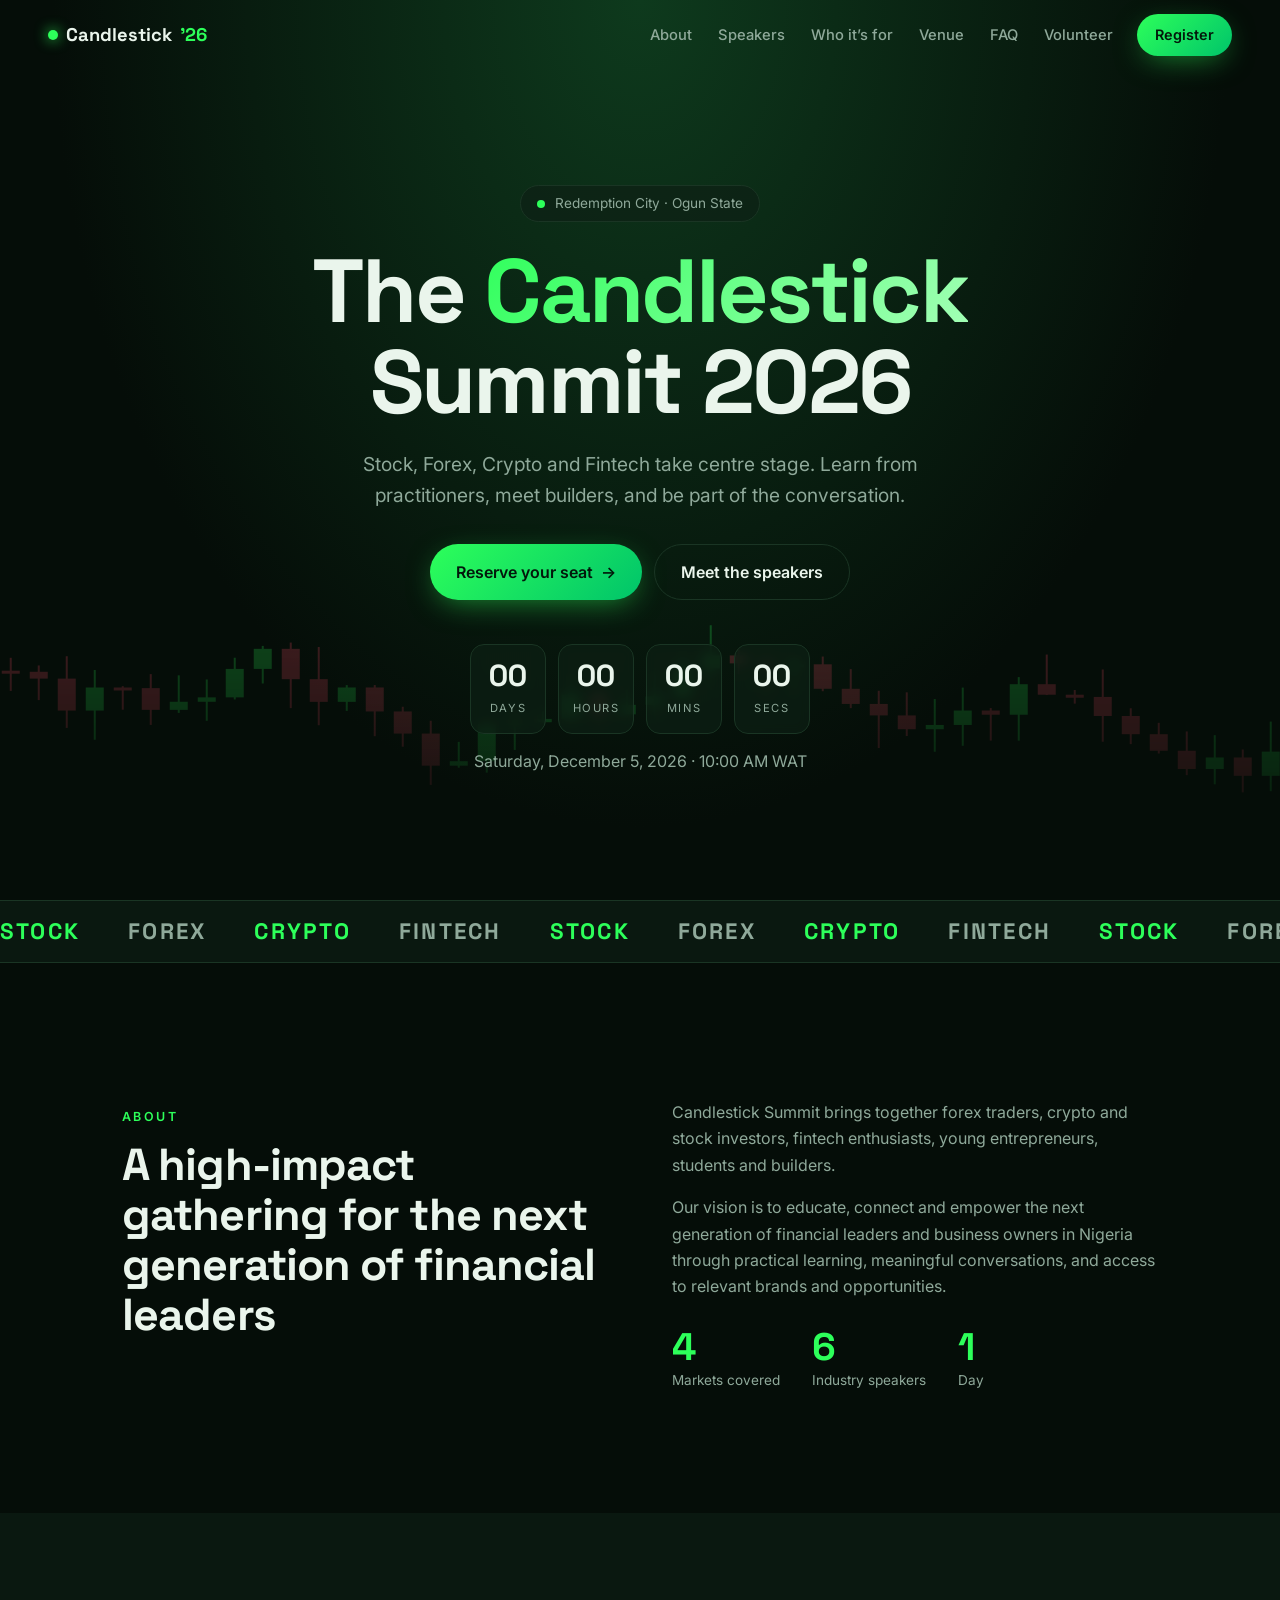
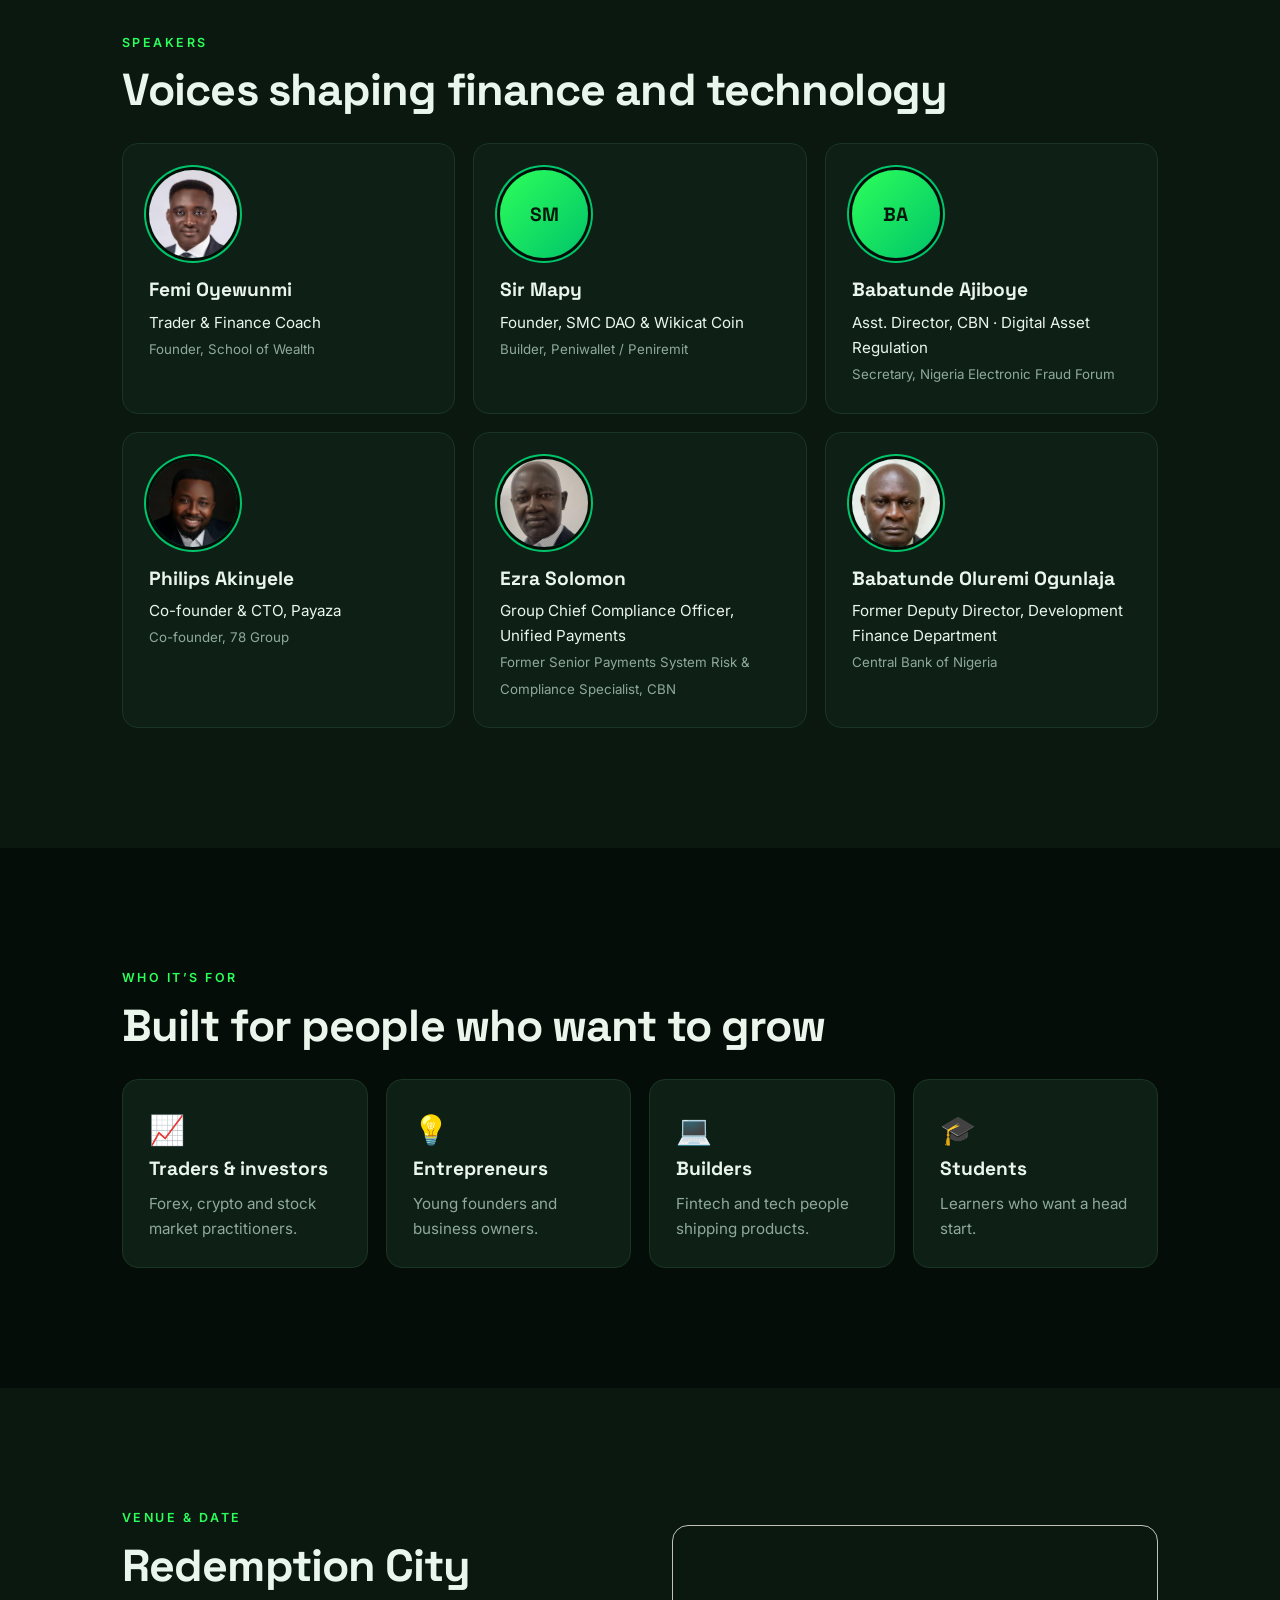
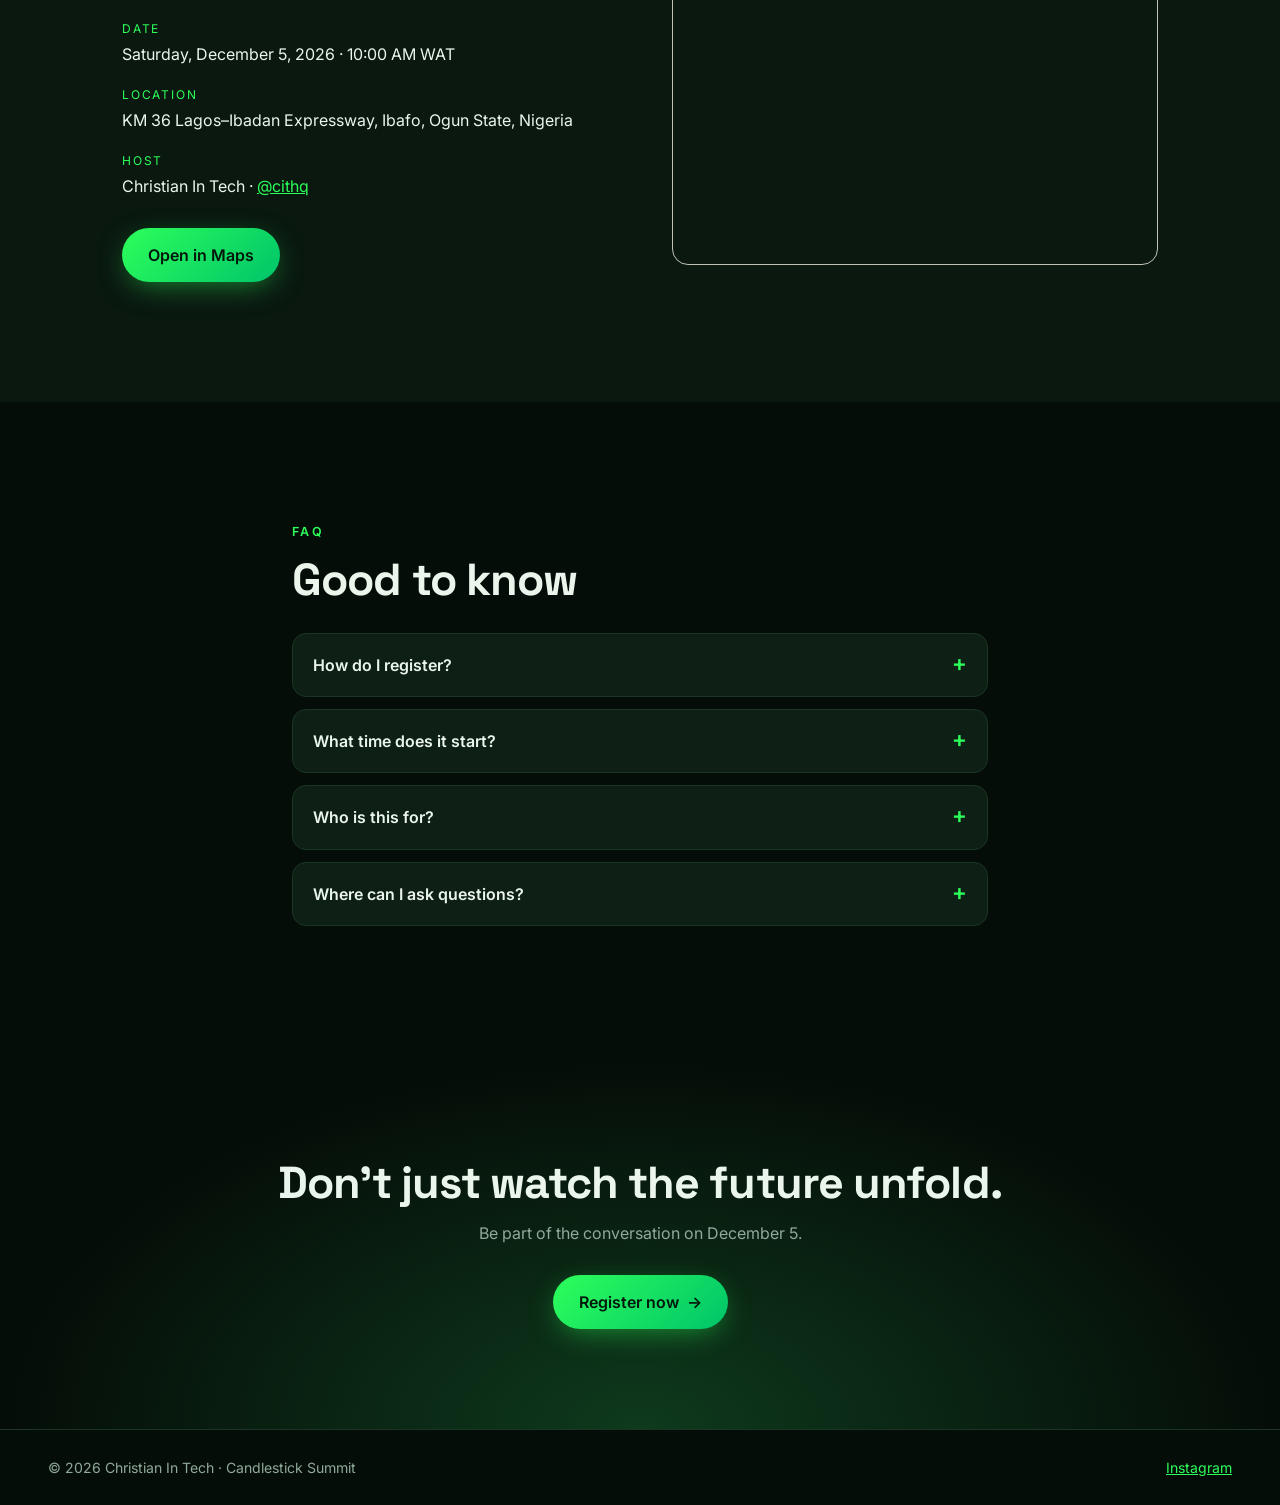
==== index.html @ 0e4d9f84 "Add speakers Ezra Solomon and Babatunde Oluremi Ogunlaja with photos Co-Authored-By: Claude Opus 5.5" ====
<!doctype html>
<html lang="en">
<head>
<meta charset="utf-8">
<meta name="viewport" content="width=device-width, initial-scale=1">
<title>Redemption City Candlestick Summit 2026</title>
<meta name="description" content="December 5, 2026 at Redemption City. Stock, Forex, Crypto and Fintech take centre stage. Hosted by Christian In Tech.">
<meta name="theme-color" content="#050d08">
<meta property="og:title" content="Redemption City Candlestick Summit 2026">
<meta property="og:description" content="Stock. Forex. Crypto. Fintech. December 5, 2026.">
<link rel="preconnect" href="https://fonts.googleapis.com">
<link rel="preconnect" href="https://fonts.gstatic.com" crossorigin>
<link href="https://fonts.googleapis.com/css2?family=Inter:wght@400;500;600&family=Space+Grotesk:wght@600;700&display=swap" rel="stylesheet">
<link rel="stylesheet" href="style.css">
</head>
<body>
<a class="skip" href="#main">Skip to content</a>

<header class="nav" id="nav">
  <a class="brand" href="#top"><span class="dot"></span>Candlestick<b>&rsquo;26</b></a>
  <nav aria-label="Primary">
    <a href="#about">About</a>
    <a href="#speakers">Speakers</a>
    <a href="#attend">Who it&rsquo;s for</a>
    <a href="#details">Venue</a>
    <a href="#faq">FAQ</a>
    <a href="/team">Volunteer</a>
  </nav>
  <a class="btn btn-sm" href="https://luma.com/ufglm4jn" target="_blank" rel="noopener">Register</a>
</header>

<main id="main">
<section class="hero" id="top">
  <canvas id="candles" aria-hidden="true"></canvas>
  <div class="hero-inner">
    <p class="pill"><span class="live"></span> Redemption City &middot; Ogun State</p>
    <h1>The <span class="grad">Candlestick</span><br>Summit 2026</h1>
    <p class="lead">Stock, Forex, Crypto and Fintech take centre stage. Learn from practitioners, meet builders, and be part of the conversation.</p>
    <div class="cta">
      <a class="btn" href="https://luma.com/ufglm4jn" target="_blank" rel="noopener">Reserve your seat <span aria-hidden="true">&rarr;</span></a>
      <a class="btn ghost" href="#speakers">Meet the speakers</a>
    </div>
    <div class="count" id="count" role="timer" aria-label="Countdown to December 5, 2026">
      <div><b id="d">--</b><span>Days</span></div>
      <div><b id="h">--</b><span>Hours</span></div>
      <div><b id="m">--</b><span>Mins</span></div>
      <div><b id="s">--</b><span>Secs</span></div>
    </div>
    <p class="date">Saturday, December 5, 2026 &middot; 10:00 AM WAT</p>
  </div>
</section>

<div class="marquee" aria-hidden="true"><div><span>Stock</span><span>Forex</span><span>Crypto</span><span>Fintech</span><span>Stock</span><span>Forex</span><span>Crypto</span><span>Fintech</span><span>Stock</span><span>Forex</span><span>Crypto</span><span>Fintech</span></div></div>

<section class="sec" id="about">
  <div class="wrap two">
    <div class="reveal">
      <p class="kicker">About</p>
      <h2>A high-impact gathering for the next generation of financial leaders</h2>
    </div>
    <div class="reveal">
      <p>Candlestick Summit brings together forex traders, crypto and stock investors, fintech enthusiasts, young entrepreneurs, students and builders.</p>
      <p>Our vision is to educate, connect and empower the next generation of financial leaders and business owners in Nigeria through practical learning, meaningful conversations, and access to relevant brands and opportunities.</p>
      <ul class="stats">
        <li><b>4</b><span>Markets covered</span></li>
        <li><b>6</b><span>Industry speakers</span></li>
        <li><b>1</b><span>Day</span></li>
      </ul>
    </div>
  </div>
</section>

<section class="sec alt" id="speakers">
  <div class="wrap">
    <p class="kicker reveal">Speakers</p>
    <h2 class="reveal">Voices shaping finance and technology</h2>
    <div class="grid">
      <article class="card reveal"><img class="av" src="/images/speakers/femi-oyewunmi.jpg" alt="Femi Oyewunmi" width="88" height="88" loading="lazy"><h3>Femi Oyewunmi</h3><p>Trader &amp; Finance Coach</p><small>Founder, School of Wealth</small></article>
      <article class="card reveal"><div class="av">SM</div><h3>Sir Mapy</h3><p>Founder, SMC DAO &amp; Wikicat Coin</p><small>Builder, Peniwallet / Peniremit</small></article>
      <article class="card reveal"><div class="av">BA</div><h3>Babatunde Ajiboye</h3><p>Asst. Director, CBN &middot; Digital Asset Regulation</p><small>Secretary, Nigeria Electronic Fraud Forum</small></article>
      <article class="card reveal"><img class="av" src="/images/speakers/philips-akinyele.jpg" alt="Philips Akinyele" width="88" height="88" loading="lazy"><h3>Philips Akinyele</h3><p>Co-founder &amp; CTO, Payaza</p><small>Co-founder, 78 Group</small></article>
      <article class="card reveal"><img class="av" src="/images/speakers/ezra-solomon.jpg" alt="Ezra Solomon" width="88" height="88" loading="lazy"><h3>Ezra Solomon</h3><p>Group Chief Compliance Officer, Unified Payments</p><small>Former Senior Payments System Risk &amp; Compliance Specialist, CBN</small></article>
      <article class="card reveal"><img class="av" src="/images/speakers/babatunde-ogunlaja.jpg" alt="Babatunde Oluremi Ogunlaja" width="88" height="88" loading="lazy"><h3>Babatunde Oluremi Ogunlaja</h3><p>Former Deputy Director, Development Finance Department</p><small>Central Bank of Nigeria</small></article>
    </div>
  </div>
</section>

<section class="sec" id="attend">
  <div class="wrap">
    <p class="kicker reveal">Who it&rsquo;s for</p>
    <h2 class="reveal">Built for people who want to grow</h2>
    <div class="grid four">
      <div class="tile reveal"><span>&#128200;</span><h3>Traders &amp; investors</h3><p>Forex, crypto and stock market practitioners.</p></div>
      <div class="tile reveal"><span>&#128161;</span><h3>Entrepreneurs</h3><p>Young founders and business owners.</p></div>
      <div class="tile reveal"><span>&#128187;</span><h3>Builders</h3><p>Fintech and tech people shipping products.</p></div>
      <div class="tile reveal"><span>&#127891;</span><h3>Students</h3><p>Learners who want a head start.</p></div>
    </div>
  </div>
</section>

<section class="sec alt" id="details">
  <div class="wrap two">
    <div class="reveal">
      <p class="kicker">Venue &amp; date</p>
      <h2>Redemption City</h2>
      <dl>
        <dt>Date</dt><dd>Saturday, December 5, 2026 &middot; 10:00 AM WAT</dd>
        <dt>Location</dt><dd>KM 36 Lagos&ndash;Ibadan Expressway, Ibafo, Ogun State, Nigeria</dd>
        <dt>Host</dt><dd>Christian In Tech &middot; <a href="https://www.instagram.com/cithq" target="_blank" rel="noopener">@cithq</a></dd>
      </dl>
      <a class="btn" href="https://www.google.com/maps?q=6.738158,3.419053" target="_blank" rel="noopener">Open in Maps</a>
    </div>
    <iframe class="map reveal" title="Map of Redemption City" loading="lazy" src="https://maps.google.com/maps?q=6.738158,3.419053&z=14&output=embed"></iframe>
  </div>
</section>

<section class="sec" id="faq">
  <div class="wrap narrow">
    <p class="kicker reveal">FAQ</p>
    <h2 class="reveal">Good to know</h2>
    <details class="reveal"><summary>How do I register?</summary><p>Tap any Register button and complete the form on Luma. You&rsquo;ll get confirmation by email.</p></details>
    <details class="reveal"><summary>What time does it start?</summary><p>The summit starts at 10:00 AM (West Africa Time) on Saturday, December 5, 2026.</p></details>
    <details class="reveal"><summary>Who is this for?</summary><p>Anyone curious about forex, crypto, stocks and fintech, from students to seasoned traders and founders.</p></details>
    <details class="reveal"><summary>Where can I ask questions?</summary><p>Message Christian In Tech on Instagram at @cithq.</p></details>
  </div>
</section>

<section class="final">
  <div class="wrap reveal">
    <h2>Don&rsquo;t just watch the future unfold.</h2>
    <p>Be part of the conversation on December 5.</p>
    <a class="btn" href="https://luma.com/ufglm4jn" target="_blank" rel="noopener">Register now <span aria-hidden="true">&rarr;</span></a>
  </div>
</section>
</main>

<footer>
  <span>&copy; 2026 Christian In Tech &middot; Candlestick Summit</span>
  <a href="https://www.instagram.com/cithq" target="_blank" rel="noopener">Instagram</a>
</footer>

<a class="sticky" href="https://luma.com/ufglm4jn" target="_blank" rel="noopener">Register &rarr;</a>
<script src="script.js"></script>
</body>
</html>
---- style.css ----
:root{--bg:#050d08;--bg2:#0a1810;--card:#0e2015;--line:#1a3524;--fg:#eaf5ec;--mut:#8fa99a;--g:#2dff5a;--g2:#00c46a;--r:16px}
*{box-sizing:border-box}
html{scroll-behavior:smooth;scroll-padding-top:72px}
body{margin:0;background:var(--bg);color:var(--fg);font:16px/1.65 Inter,system-ui,sans-serif;-webkit-font-smoothing:antialiased}
a{color:var(--g)}
h1,h2,h3,.brand,.count b,.stats b{font-family:'Space Grotesk',Inter,sans-serif}
.skip{position:absolute;left:-999px}.skip:focus{left:12px;top:12px;background:var(--g);color:#031;padding:8px 12px;border-radius:8px;z-index:99}
:focus-visible{outline:2px solid var(--g);outline-offset:3px}

.nav{position:fixed;inset:0 0 auto;z-index:50;display:flex;align-items:center;gap:24px;padding:14px clamp(16px,4vw,48px);transition:.3s}
.nav.solid{background:rgba(5,13,8,.8);backdrop-filter:blur(14px);border-bottom:1px solid var(--line)}
.brand{font-weight:700;font-size:1.15rem;color:var(--fg);text-decoration:none;display:flex;align-items:center;gap:8px}
.brand b{color:var(--g)}.dot{width:10px;height:10px;border-radius:50%;background:var(--g);box-shadow:0 0 14px var(--g)}
.nav nav{margin-left:auto;display:flex;gap:26px}
.nav nav a{color:var(--mut);text-decoration:none;font-size:.92rem;font-weight:500}.nav nav a:hover{color:var(--fg)}

.btn{display:inline-flex;align-items:center;gap:8px;background:linear-gradient(135deg,var(--g),var(--g2));color:#03180b;font-weight:600;padding:14px 26px;border-radius:999px;text-decoration:none;box-shadow:0 8px 30px -8px rgba(45,255,90,.55);transition:transform .2s,box-shadow .2s}
.btn:hover{transform:translateY(-2px);box-shadow:0 12px 36px -6px rgba(45,255,90,.7)}
.btn-sm{padding:9px 18px;font-size:.9rem}
.btn.ghost{background:transparent;color:var(--fg);border:1px solid var(--line);box-shadow:none}.btn.ghost:hover{border-color:var(--g)}

.hero{position:relative;min-height:100svh;display:grid;place-items:center;text-align:center;padding:120px 20px 60px;overflow:hidden;background:radial-gradient(ellipse at 50% 0,#0e3a1d 0,var(--bg) 65%)}
#candles{position:absolute;inset:0;width:100%;height:100%;opacity:.45;mask-image:linear-gradient(#000 40%,transparent)}
.hero-inner{position:relative;max-width:820px}
.pill{display:inline-flex;align-items:center;gap:10px;border:1px solid var(--line);background:rgba(14,32,21,.7);padding:6px 16px;border-radius:999px;font-size:.85rem;color:var(--mut);margin:0 0 24px}
.live{width:8px;height:8px;border-radius:50%;background:var(--g);animation:pulse 1.8s infinite}
@keyframes pulse{50%{box-shadow:0 0 0 8px rgba(45,255,90,0);opacity:.6}0%{box-shadow:0 0 0 0 rgba(45,255,90,.6)}}
h1{font-size:clamp(2.6rem,8vw,5.6rem);line-height:1.02;margin:0 0 20px;letter-spacing:-.03em}
.grad{background:linear-gradient(135deg,var(--g),#a6ffb8);-webkit-background-clip:text;background-clip:text;color:transparent}
.lead{font-size:clamp(1rem,2.2vw,1.2rem);color:var(--mut);max-width:620px;margin:0 auto 32px}
.cta{display:flex;gap:12px;justify-content:center;flex-wrap:wrap}
.count{display:flex;gap:12px;justify-content:center;margin:44px 0 14px}
.count div{min-width:76px;padding:14px 8px;border:1px solid var(--line);border-radius:14px;background:rgba(14,32,21,.7);backdrop-filter:blur(6px)}
.count b{display:block;font-size:1.9rem;line-height:1.1;font-variant-numeric:tabular-nums}
.count span{font-size:.7rem;text-transform:uppercase;letter-spacing:.14em;color:var(--mut)}
.date{color:var(--mut);margin:0}

.marquee{overflow:hidden;border-block:1px solid var(--line);background:var(--bg2);padding:16px 0}
.marquee div{display:flex;gap:48px;width:max-content;animation:slide 28s linear infinite}
.marquee span{font:700 1.4rem 'Space Grotesk';text-transform:uppercase;letter-spacing:.1em;color:var(--mut)}
.marquee span:nth-child(odd){color:var(--g)}
@keyframes slide{to{transform:translateX(-33.33%)}}

.sec{padding:clamp(64px,10vw,120px) 0}.alt{background:var(--bg2)}
.wrap{max-width:1100px;margin:0 auto;padding:0 clamp(16px,4vw,32px)}.narrow{max-width:760px}
.two{display:grid;grid-template-columns:1fr 1fr;gap:clamp(24px,5vw,64px);align-items:center}
.kicker{color:var(--g);text-transform:uppercase;letter-spacing:.2em;font-size:.78rem;font-weight:600;margin:0 0 12px}
h2{font-size:clamp(1.8rem,4vw,2.8rem);line-height:1.12;margin:0 0 28px;letter-spacing:-.02em}
p{color:var(--mut)}
.stats{display:flex;gap:32px;list-style:none;padding:0;margin:28px 0 0}
.stats b{display:block;font-size:2.4rem;color:var(--g);line-height:1}.stats span{font-size:.85rem;color:var(--mut)}

.grid{display:grid;grid-template-columns:repeat(auto-fill,minmax(300px,1fr));gap:18px;margin-top:8px}
.grid.four{grid-template-columns:repeat(auto-fit,minmax(220px,1fr))}
.card,.tile{background:var(--card);border:1px solid var(--line);border-radius:var(--r);padding:26px;transition:transform .25s,border-color .25s}
.card:hover,.tile:hover{transform:translateY(-4px);border-color:var(--g2)}
.av{width:88px;height:88px;box-shadow:0 0 0 3px var(--bg),0 0 0 5px var(--g2);border-radius:50%;object-fit:cover;display:grid;place-items:center;font:700 1.2rem 'Space Grotesk';color:#03180b;background:linear-gradient(135deg,var(--g),var(--g2));margin-bottom:16px}
.card h3,.tile h3{margin:0 0 4px;font-size:1.2rem}.card p{margin:0;color:var(--fg);font-size:.95rem}.card small{color:var(--mut)}
.tba{border-style:dashed;background:transparent}.tba .av{background:transparent;border:2px dashed var(--g2);color:var(--g)}
.tile span{font-size:1.8rem}.tile p{margin:6px 0 0;font-size:.95rem}

dl{margin:0 0 28px}dt{font-size:.75rem;text-transform:uppercase;letter-spacing:.15em;color:var(--g);margin-top:18px}dd{margin:2px 0 0}dd small{color:var(--mut)}
.map{width:100%;height:340px;border:1px solid var(--line);border-radius:var(--r);filter:invert(.9) hue-rotate(120deg) saturate(.6)}

details{border:1px solid var(--line);border-radius:14px;padding:4px 20px;margin-bottom:12px;background:var(--card)}
summary{cursor:pointer;font-weight:600;padding:14px 0;list-style:none;display:flex;justify-content:space-between}
summary::after{content:'+';color:var(--g);font-size:1.4rem;line-height:1}details[open] summary::after{content:'\2212'}
details p{margin:0 0 16px}

.final{text-align:center;padding:100px 0;background:radial-gradient(ellipse at 50% 100%,#0e3a1d,var(--bg) 70%)}
.final h2{margin-bottom:12px}.final p{margin:0 0 28px}
footer{display:flex;justify-content:space-between;gap:12px;flex-wrap:wrap;padding:26px clamp(16px,4vw,48px);border-top:1px solid var(--line);color:var(--mut);font-size:.88rem}
.sticky{display:none}

.reveal{opacity:0;transform:translateY(24px);transition:opacity .7s,transform .7s}.reveal.in{opacity:1;transform:none}
.no-js .reveal{opacity:1;transform:none}

@media(max-width:820px){
  .nav nav{display:none}.nav .btn{margin-left:auto}
  .two{grid-template-columns:1fr}
  .count div{min-width:64px}.count b{font-size:1.5rem}
  .sticky{display:block;position:fixed;left:16px;right:16px;bottom:16px;z-index:60;text-align:center;background:linear-gradient(135deg,var(--g),var(--g2));color:#03180b;font-weight:600;padding:14px;border-radius:999px;text-decoration:none;box-shadow:0 10px 30px rgba(0,0,0,.5)}
  footer{padding-bottom:84px}
}
@media(prefers-reduced-motion:reduce){*{animation:none!important;transition:none!important}html{scroll-behavior:auto}.reveal{opacity:1;transform:none}}
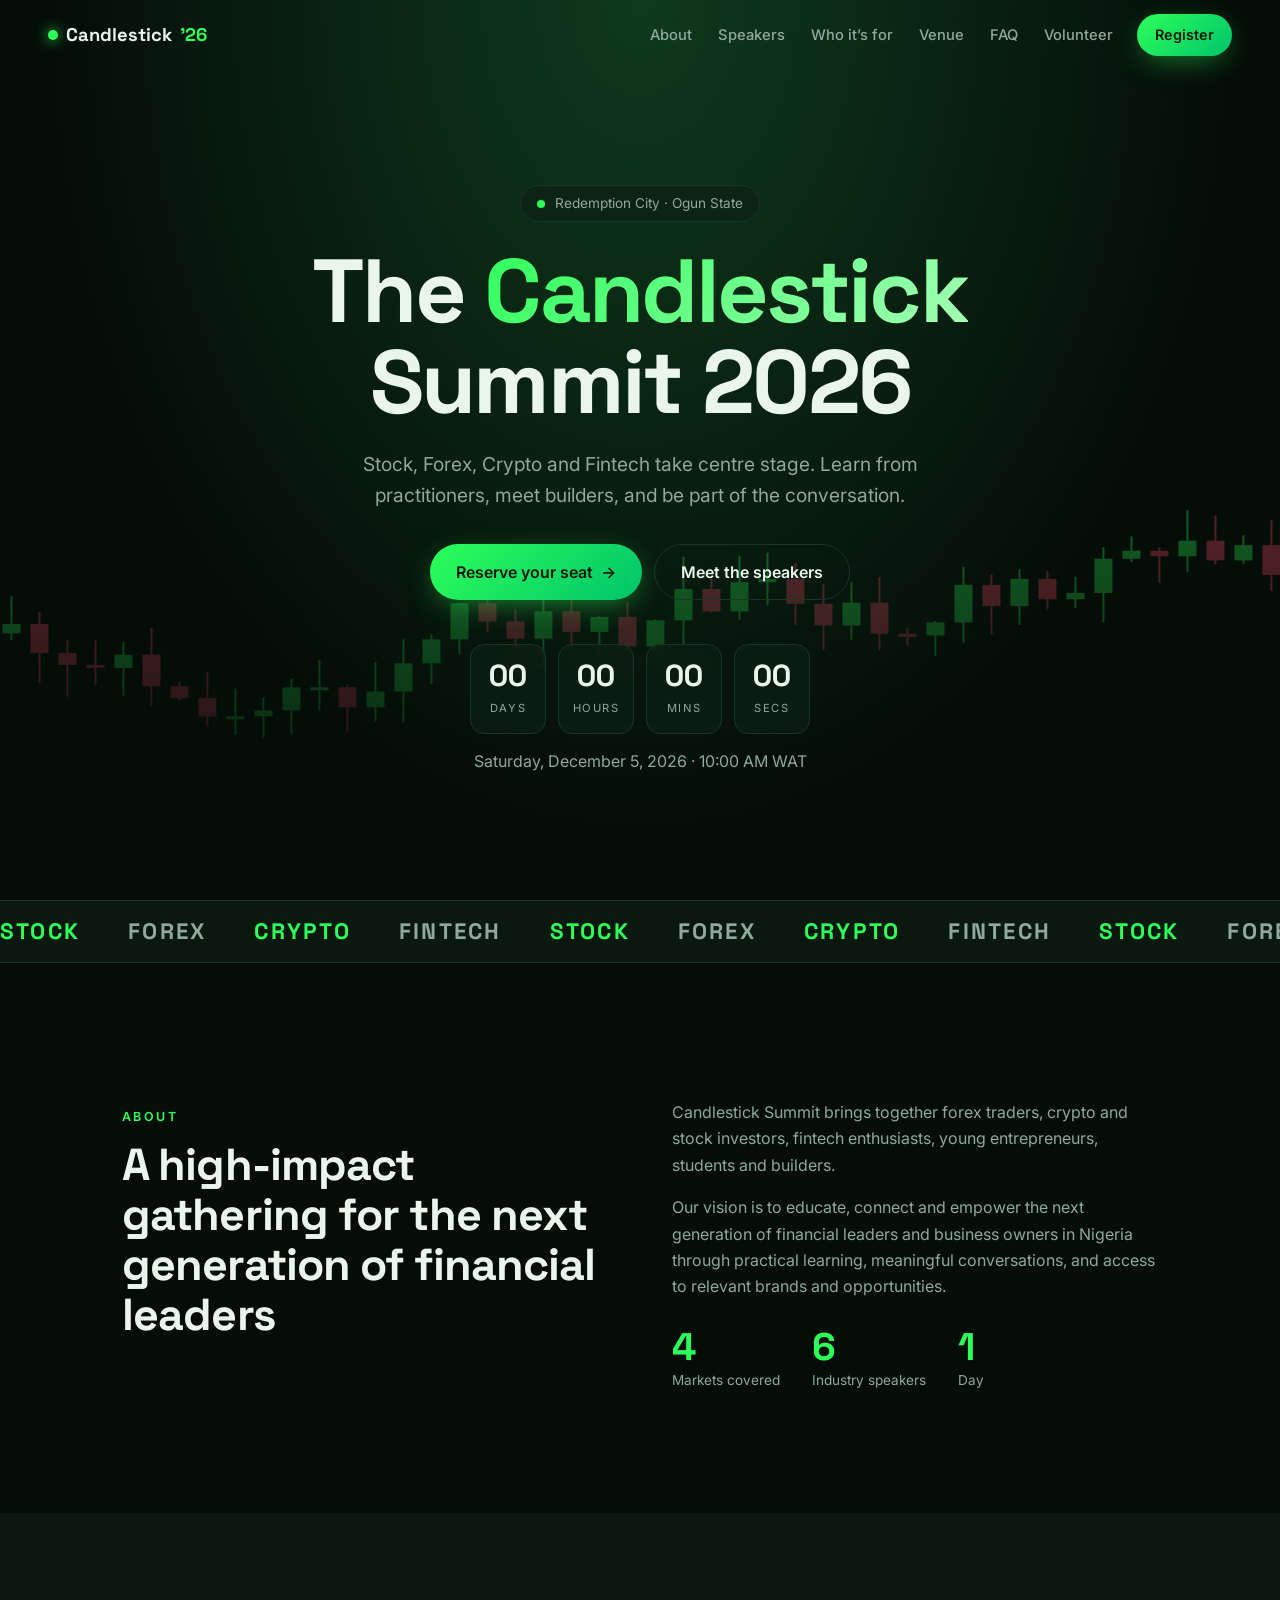
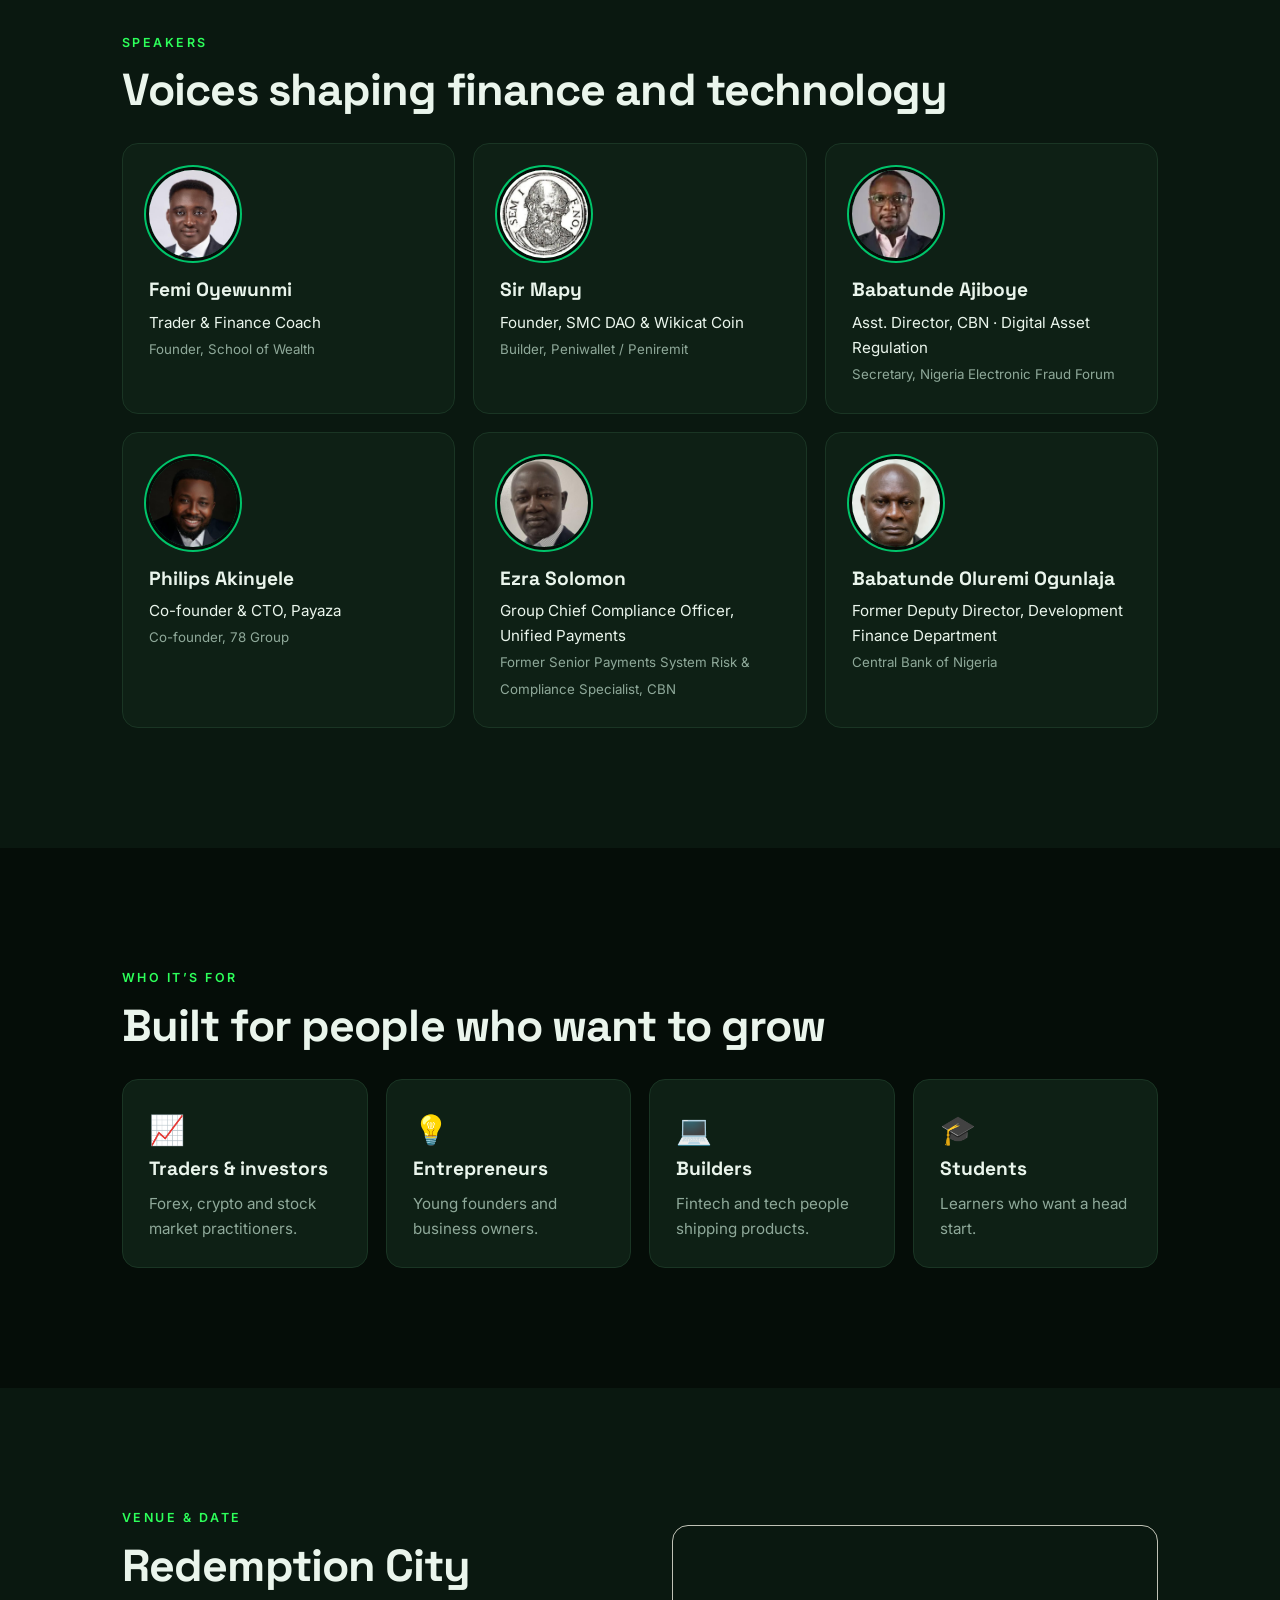
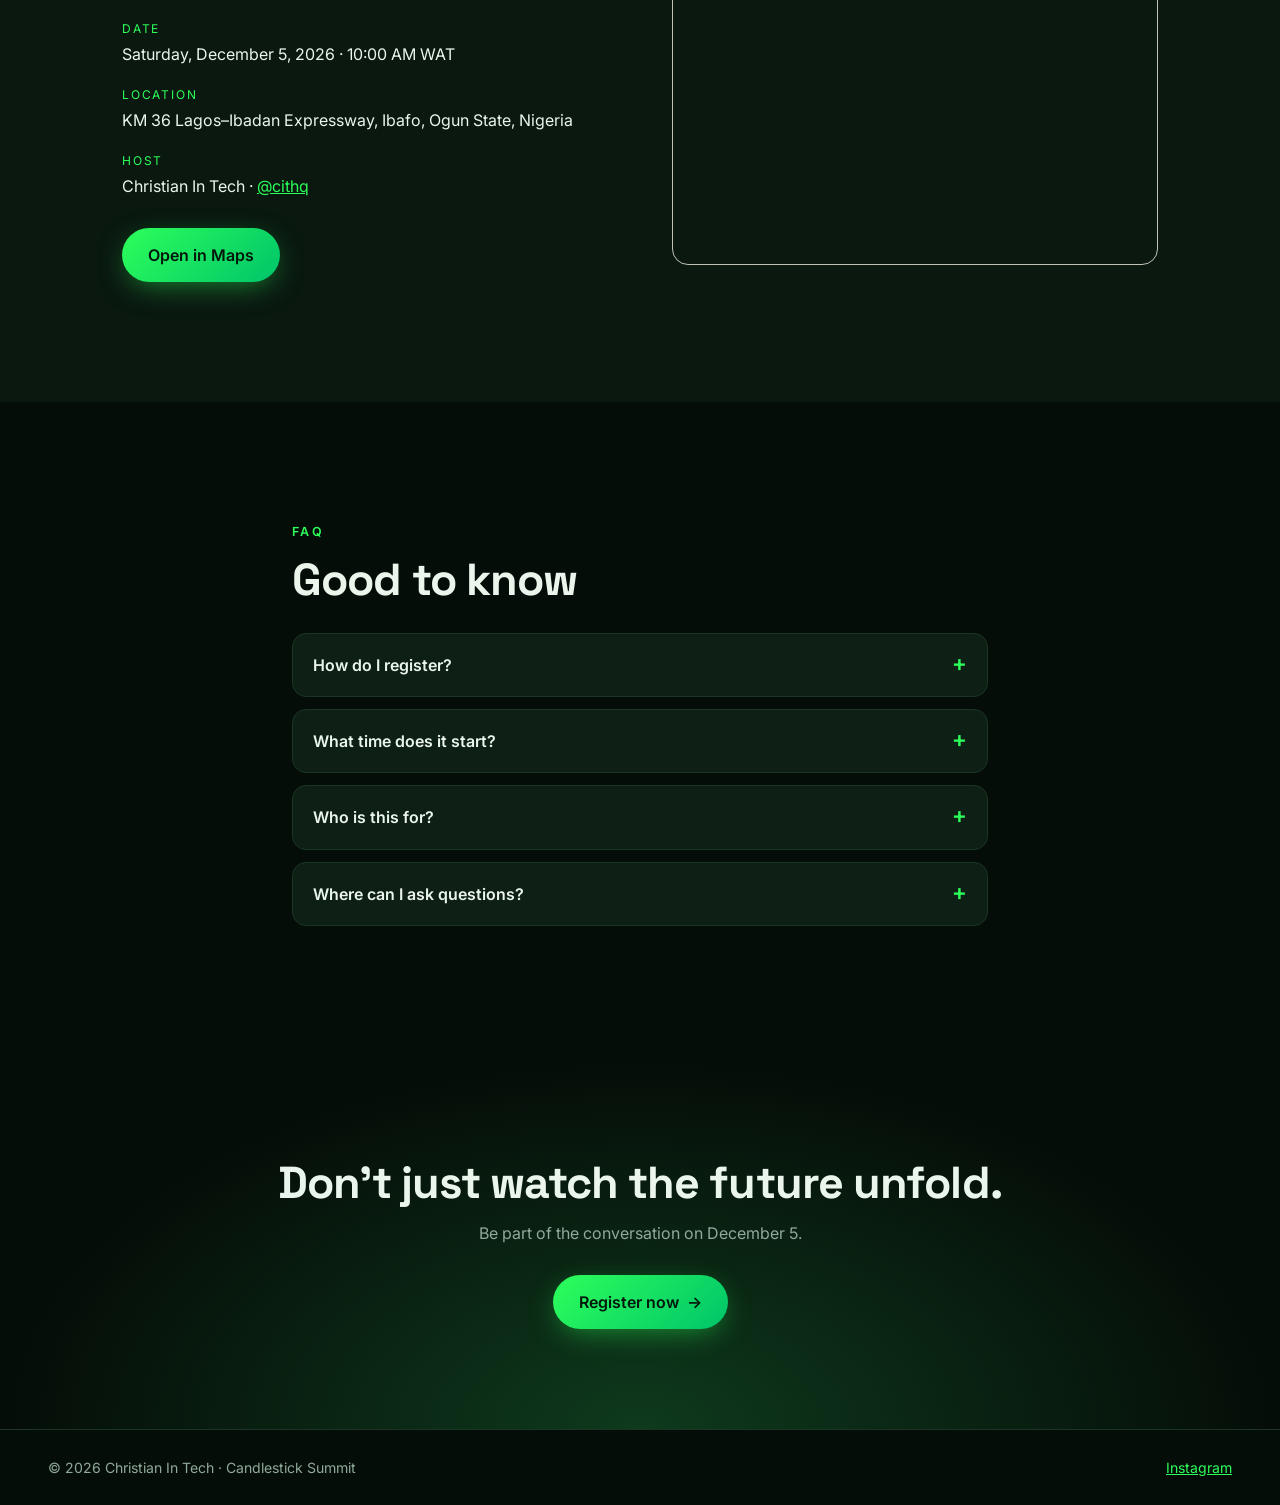
==== commit 8e0a227d: "Add photos for Sir Mapy and Babatunde Ajiboye Co-Authored-By: Claude Opus 5.5 <noreply@anthropic.com" ====
--- a/index.html
+++ b/index.html
@@ -76,8 +76,8 @@
     <h2 class="reveal">Voices shaping finance and technology</h2>
     <div class="grid">
       <article class="card reveal"><img class="av" src="/images/speakers/femi-oyewunmi.jpg" alt="Femi Oyewunmi" width="88" height="88" loading="lazy"><h3>Femi Oyewunmi</h3><p>Trader &amp; Finance Coach</p><small>Founder, School of Wealth</small></article>
-      <article class="card reveal"><div class="av">SM</div><h3>Sir Mapy</h3><p>Founder, SMC DAO &amp; Wikicat Coin</p><small>Builder, Peniwallet / Peniremit</small></article>
-      <article class="card reveal"><div class="av">BA</div><h3>Babatunde Ajiboye</h3><p>Asst. Director, CBN &middot; Digital Asset Regulation</p><small>Secretary, Nigeria Electronic Fraud Forum</small></article>
+      <article class="card reveal"><img class="av" src="/images/speakers/sir-mapy.jpg" alt="Sir Mapy" width="88" height="88" loading="lazy"><h3>Sir Mapy</h3><p>Founder, SMC DAO &amp; Wikicat Coin</p><small>Builder, Peniwallet / Peniremit</small></article>
+      <article class="card reveal"><img class="av" src="/images/speakers/babatunde-ajiboye.jpg" alt="Babatunde Ajiboye" width="88" height="88" loading="lazy"><h3>Babatunde Ajiboye</h3><p>Asst. Director, CBN &middot; Digital Asset Regulation</p><small>Secretary, Nigeria Electronic Fraud Forum</small></article>
       <article class="card reveal"><img class="av" src="/images/speakers/philips-akinyele.jpg" alt="Philips Akinyele" width="88" height="88" loading="lazy"><h3>Philips Akinyele</h3><p>Co-founder &amp; CTO, Payaza</p><small>Co-founder, 78 Group</small></article>
       <article class="card reveal"><img class="av" src="/images/speakers/ezra-solomon.jpg" alt="Ezra Solomon" width="88" height="88" loading="lazy"><h3>Ezra Solomon</h3><p>Group Chief Compliance Officer, Unified Payments</p><small>Former Senior Payments System Risk &amp; Compliance Specialist, CBN</small></article>
       <article class="card reveal"><img class="av" src="/images/speakers/babatunde-ogunlaja.jpg" alt="Babatunde Oluremi Ogunlaja" width="88" height="88" loading="lazy"><h3>Babatunde Oluremi Ogunlaja</h3><p>Former Deputy Director, Development Finance Department</p><small>Central Bank of Nigeria</small></article>
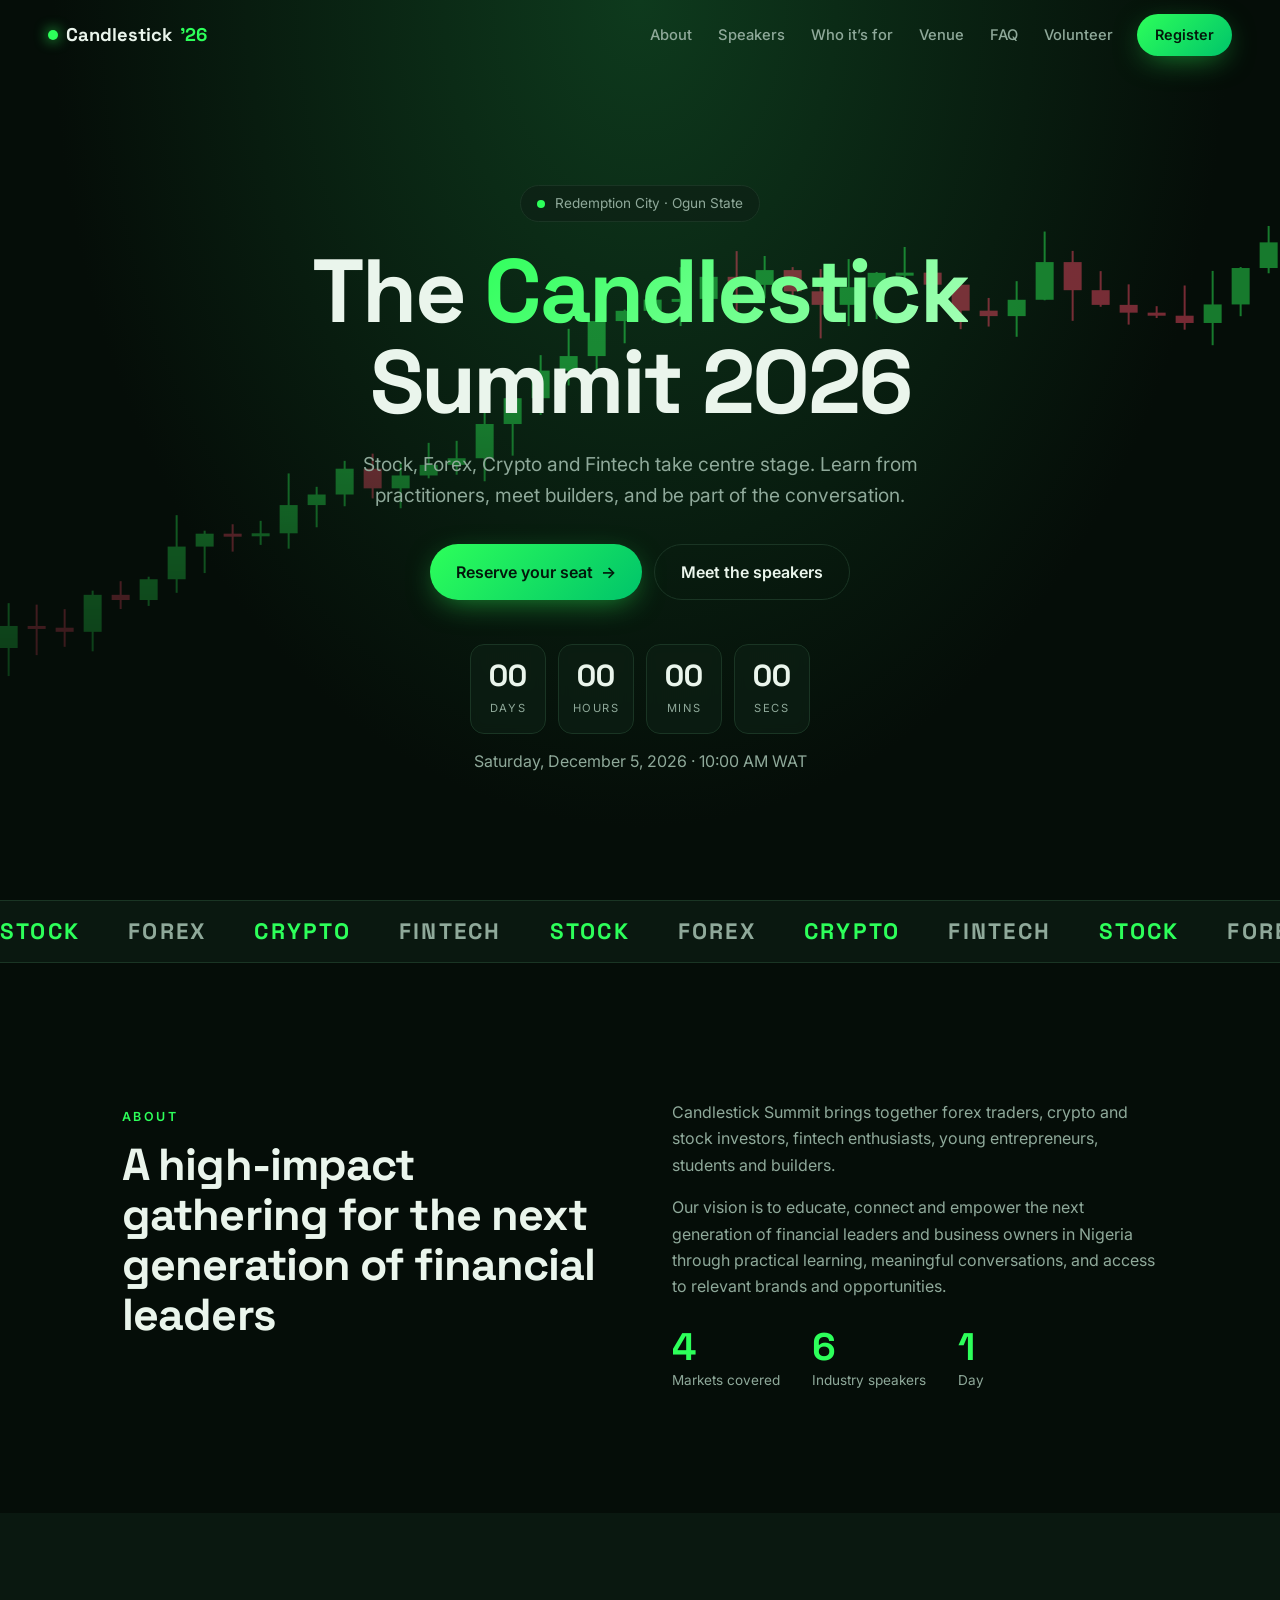
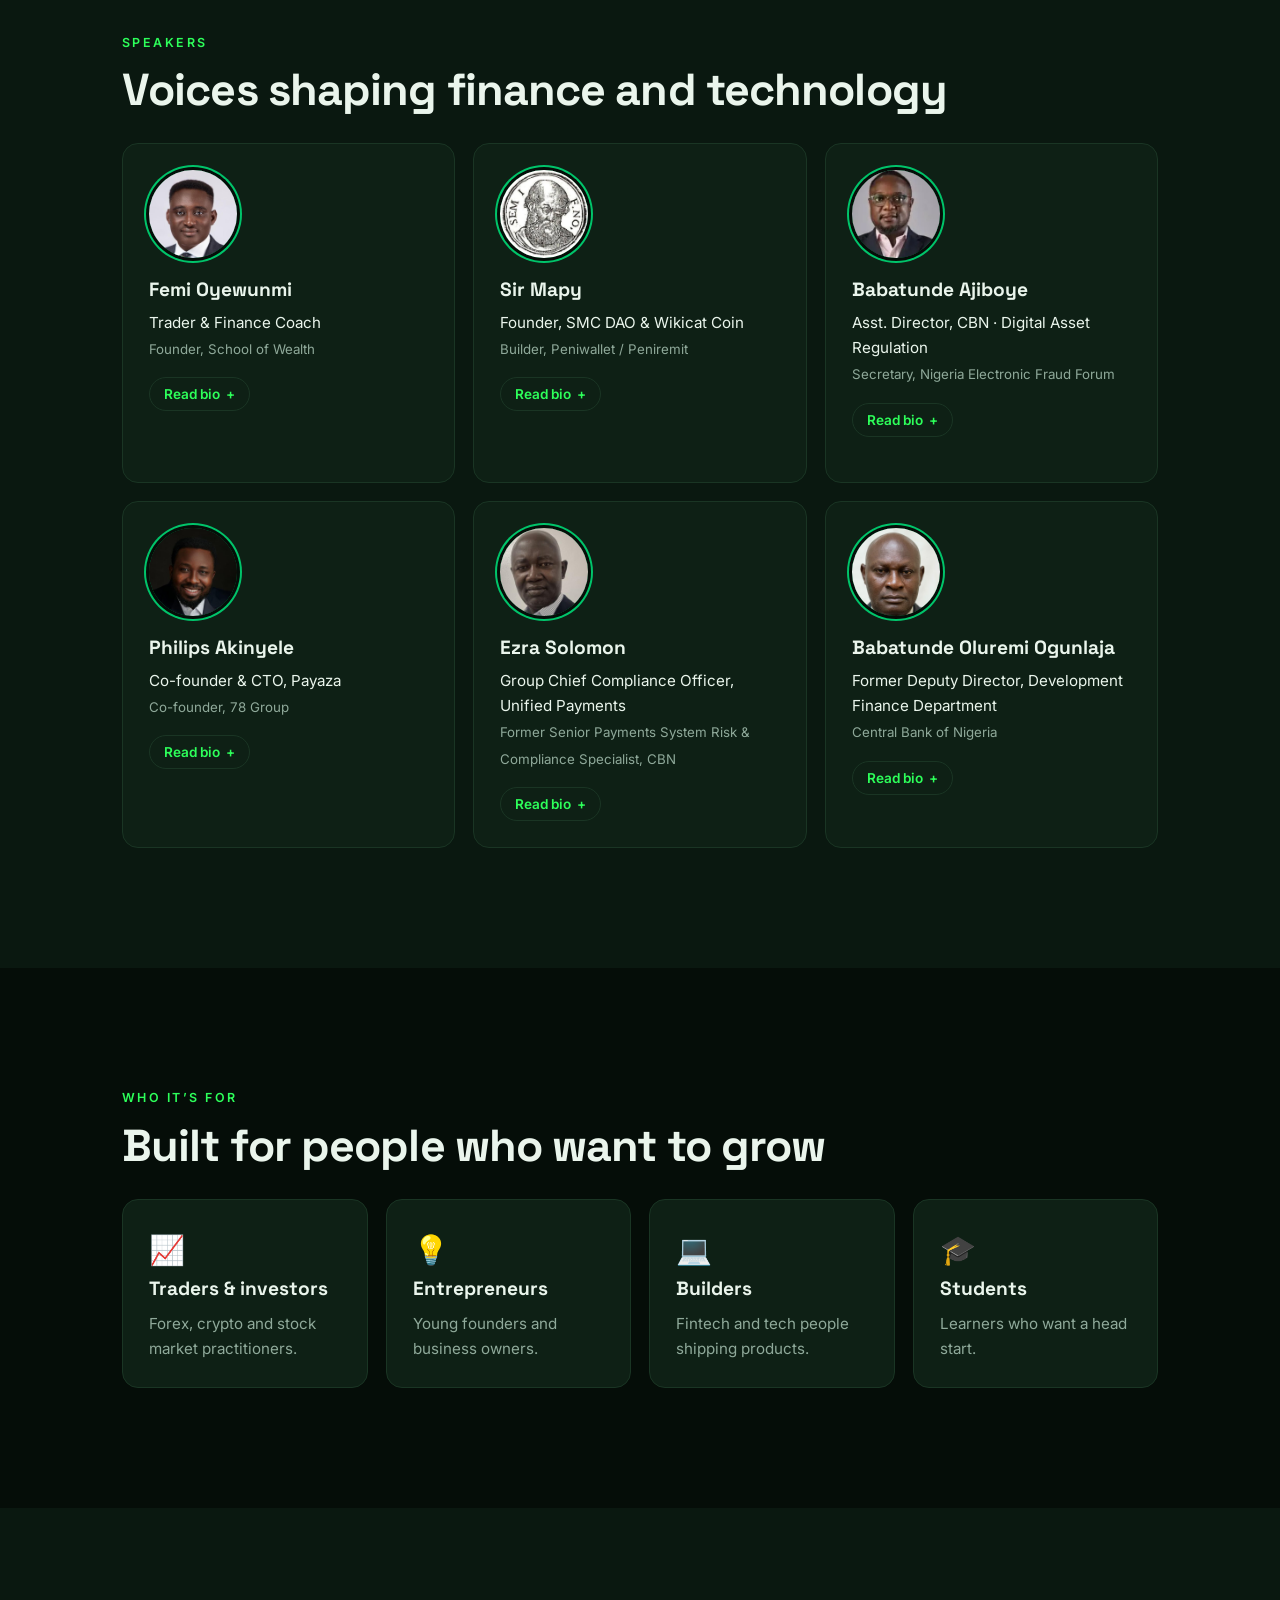
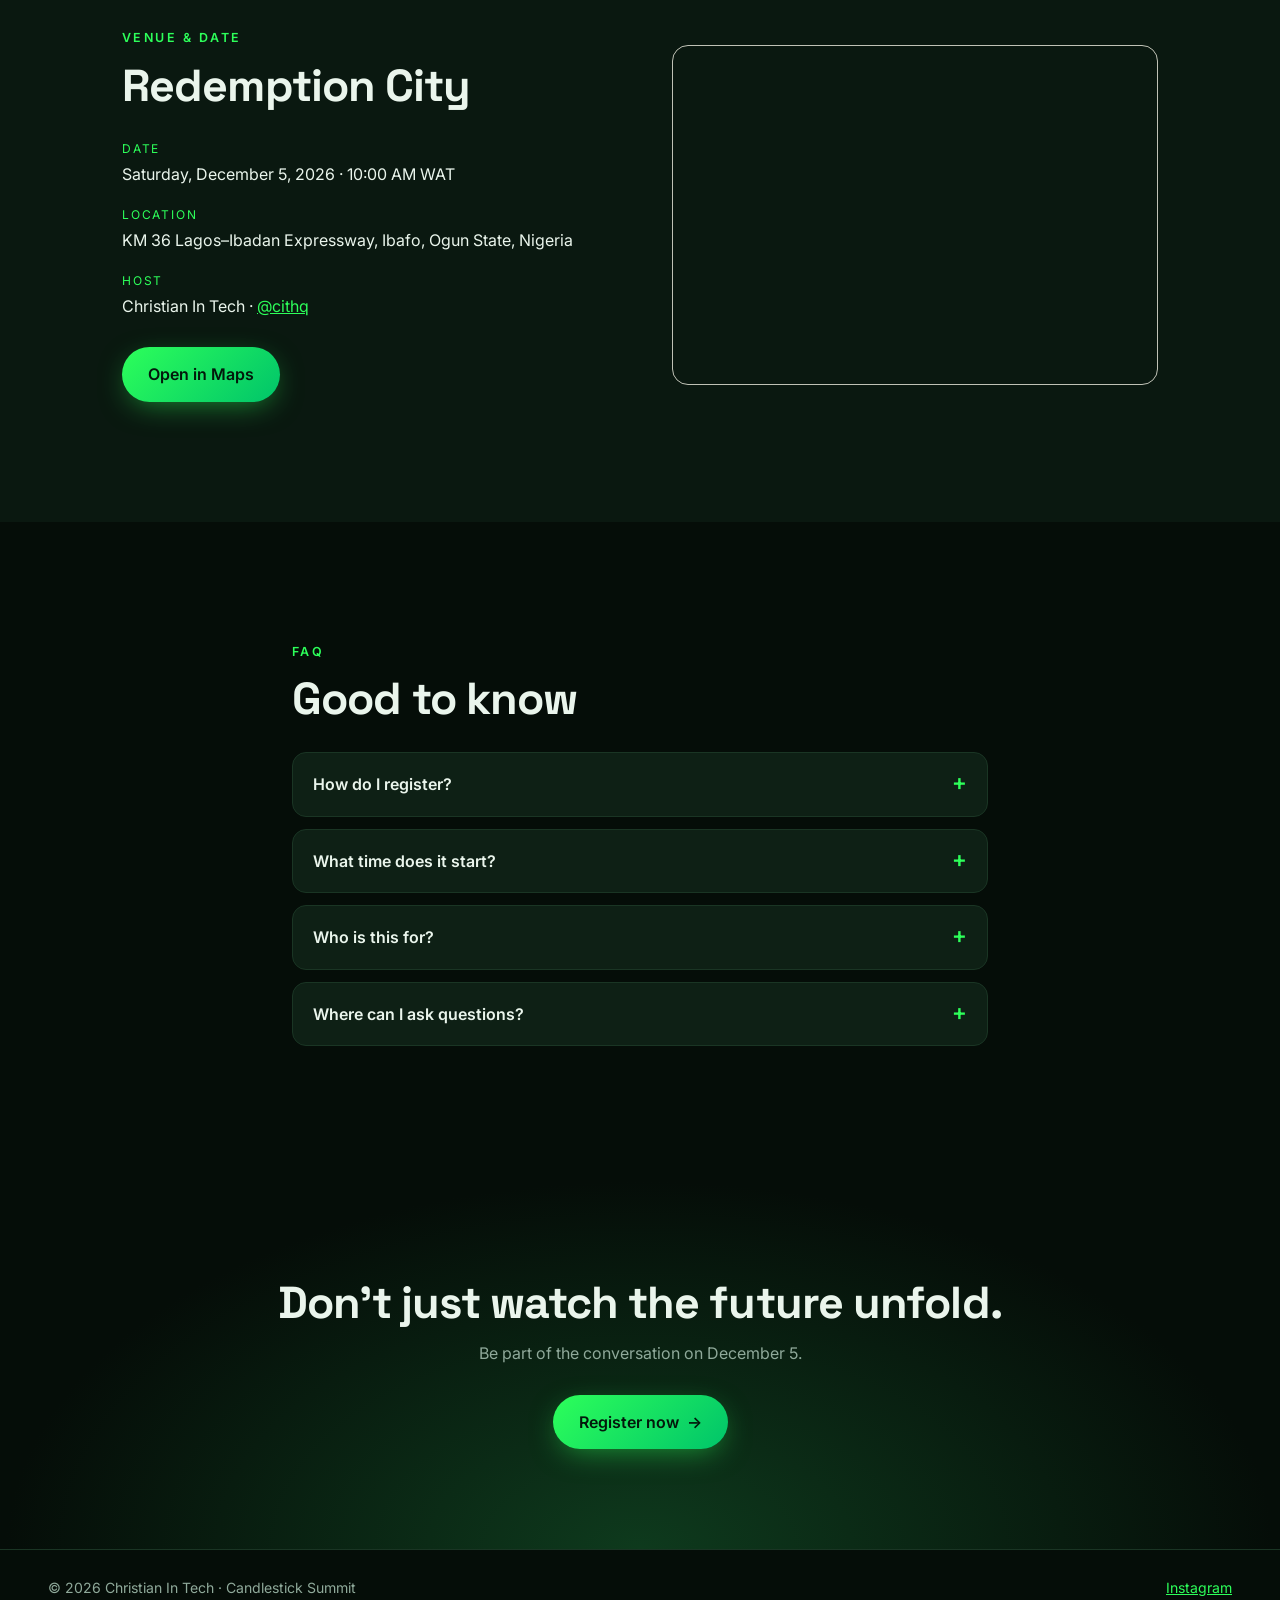
==== commit 5776b707: "Add speaker bios revealed on hover or tap Co-Authored-By: Claude Opus 5.5 <noreply@anthropic.com> Cl" ====
--- a/index.html
+++ b/index.html
@@ -75,12 +75,42 @@
     <p class="kicker reveal">Speakers</p>
     <h2 class="reveal">Voices shaping finance and technology</h2>
     <div class="grid">
-      <article class="card reveal"><img class="av" src="/images/speakers/femi-oyewunmi.jpg" alt="Femi Oyewunmi" width="88" height="88" loading="lazy"><h3>Femi Oyewunmi</h3><p>Trader &amp; Finance Coach</p><small>Founder, School of Wealth</small></article>
-      <article class="card reveal"><img class="av" src="/images/speakers/sir-mapy.jpg" alt="Sir Mapy" width="88" height="88" loading="lazy"><h3>Sir Mapy</h3><p>Founder, SMC DAO &amp; Wikicat Coin</p><small>Builder, Peniwallet / Peniremit</small></article>
-      <article class="card reveal"><img class="av" src="/images/speakers/babatunde-ajiboye.jpg" alt="Babatunde Ajiboye" width="88" height="88" loading="lazy"><h3>Babatunde Ajiboye</h3><p>Asst. Director, CBN &middot; Digital Asset Regulation</p><small>Secretary, Nigeria Electronic Fraud Forum</small></article>
-      <article class="card reveal"><img class="av" src="/images/speakers/philips-akinyele.jpg" alt="Philips Akinyele" width="88" height="88" loading="lazy"><h3>Philips Akinyele</h3><p>Co-founder &amp; CTO, Payaza</p><small>Co-founder, 78 Group</small></article>
-      <article class="card reveal"><img class="av" src="/images/speakers/ezra-solomon.jpg" alt="Ezra Solomon" width="88" height="88" loading="lazy"><h3>Ezra Solomon</h3><p>Group Chief Compliance Officer, Unified Payments</p><small>Former Senior Payments System Risk &amp; Compliance Specialist, CBN</small></article>
-      <article class="card reveal"><img class="av" src="/images/speakers/babatunde-ogunlaja.jpg" alt="Babatunde Oluremi Ogunlaja" width="88" height="88" loading="lazy"><h3>Babatunde Oluremi Ogunlaja</h3><p>Former Deputy Director, Development Finance Department</p><small>Central Bank of Nigeria</small></article>
+      <article class="card speaker reveal" tabindex="-1">
+        <img class="av" src="/images/speakers/femi-oyewunmi.jpg" alt="Femi Oyewunmi" width="88" height="88" loading="lazy">
+        <h3>Femi Oyewunmi</h3><p>Trader &amp; Finance Coach</p><small>Founder, School of Wealth</small>
+        <button class="bio-btn" type="button" aria-expanded="false" aria-controls="bio-femi-oyewunmi">Read bio <span aria-hidden="true">+</span></button>
+        <div class="bio" id="bio-femi-oyewunmi" role="region" aria-label="Femi Oyewunmi bio"><h3>Femi Oyewunmi</h3><p>Oluwafemi (Femi) Oyewunmi is a wealth educator, finance professional and author, and the founder of School of Wealth NG. Through his Money Monday financial-education series he teaches people practical ways to earn, save, invest and build lasting wealth.</p><button class="bio-close" type="button" aria-label="Close bio">&times;</button></div>
+      </article>
+      <article class="card speaker reveal" tabindex="-1">
+        <img class="av" src="/images/speakers/sir-mapy.jpg" alt="Sir Mapy" width="88" height="88" loading="lazy">
+        <h3>Sir Mapy</h3><p>Founder, SMC DAO &amp; Wikicat Coin</p><small>Builder, Peniwallet / Peniremit</small>
+        <button class="bio-btn" type="button" aria-expanded="false" aria-controls="bio-sir-mapy">Read bio <span aria-hidden="true">+</span></button>
+        <div class="bio" id="bio-sir-mapy" role="region" aria-label="Sir Mapy bio"><h3>Sir Mapy</h3><p>Sir Mapy is the pseudonymous crypto builder behind SMC DAO (&ldquo;Sir Mapy &amp; Co.&rdquo;), a community of &ldquo;Believers&rdquo; he founded in December 2021. He created Wiki Cat (WKC) on BNB Chain as a tutorial token to teach the community how tokens are made, and is building Peniwallet and Peniremit.</p><button class="bio-close" type="button" aria-label="Close bio">&times;</button></div>
+      </article>
+      <article class="card speaker reveal" tabindex="-1">
+        <img class="av" src="/images/speakers/babatunde-ajiboye.jpg" alt="Babatunde Ajiboye" width="88" height="88" loading="lazy">
+        <h3>Babatunde Ajiboye</h3><p>Asst. Director, CBN &middot; Digital Asset Regulation</p><small>Secretary, Nigeria Electronic Fraud Forum</small>
+        <button class="bio-btn" type="button" aria-expanded="false" aria-controls="bio-babatunde-ajiboye">Read bio <span aria-hidden="true">+</span></button>
+        <div class="bio" id="bio-babatunde-ajiboye" role="region" aria-label="Babatunde Ajiboye bio"><h3>Babatunde Ajiboye</h3><p>Babatunde Ajiboye is an Assistant Director at the Central Bank of Nigeria, working on digital asset regulation, fintech and the payments ecosystem. He also serves as Secretary of the Nigeria Electronic Fraud Forum (NeFF), which brings regulators, banks and payment providers together to fight electronic fraud.</p><button class="bio-close" type="button" aria-label="Close bio">&times;</button></div>
+      </article>
+      <article class="card speaker reveal" tabindex="-1">
+        <img class="av" src="/images/speakers/philips-akinyele.jpg" alt="Philips Akinyele" width="88" height="88" loading="lazy">
+        <h3>Philips Akinyele</h3><p>Co-founder &amp; CTO, Payaza</p><small>Co-founder, 78 Group</small>
+        <button class="bio-btn" type="button" aria-expanded="false" aria-controls="bio-philips-akinyele">Read bio <span aria-hidden="true">+</span></button>
+        <div class="bio" id="bio-philips-akinyele" role="region" aria-label="Philips Akinyele bio"><h3>Philips Akinyele</h3><p>Philips Akinyele is the Co-founder and Chief Technology Officer of Payaza, the Nigerian payments company, where he leads the technology behind its payment infrastructure. He is also a Co-founder of 78 Group, and builds at the intersection of technology and business.</p><button class="bio-close" type="button" aria-label="Close bio">&times;</button></div>
+      </article>
+      <article class="card speaker reveal" tabindex="-1">
+        <img class="av" src="/images/speakers/ezra-solomon.jpg" alt="Ezra Solomon" width="88" height="88" loading="lazy">
+        <h3>Ezra Solomon</h3><p>Group Chief Compliance Officer, Unified Payments</p><small>Former Senior Payments System Risk &amp; Compliance Specialist, CBN</small>
+        <button class="bio-btn" type="button" aria-expanded="false" aria-controls="bio-ezra-solomon">Read bio <span aria-hidden="true">+</span></button>
+        <div class="bio" id="bio-ezra-solomon" role="region" aria-label="Ezra Solomon bio"><h3>Ezra Solomon</h3><p>Ezra Solomon (BSc, MBA, FCA, CISA, CRISC, CIA, CAMS, CFE, CAMS-Audit) is a finance, governance, risk and compliance expert with over two decades of experience across consulting, financial services and the Central Bank of Nigeria. He is Group Chief Compliance Officer of Unified Payments, and a trainer and advisor who helps payment-ecosystem organisations build compliance frameworks that meet local and international standards.</p><button class="bio-close" type="button" aria-label="Close bio">&times;</button></div>
+      </article>
+      <article class="card speaker reveal" tabindex="-1">
+        <img class="av" src="/images/speakers/babatunde-ogunlaja.jpg" alt="Babatunde Oluremi Ogunlaja" width="88" height="88" loading="lazy">
+        <h3>Babatunde Oluremi Ogunlaja</h3><p>Former Deputy Director, Development Finance Department</p><small>Central Bank of Nigeria</small>
+        <button class="bio-btn" type="button" aria-expanded="false" aria-controls="bio-babatunde-ogunlaja">Read bio <span aria-hidden="true">+</span></button>
+        <div class="bio" id="bio-babatunde-ogunlaja" role="region" aria-label="Babatunde Oluremi Ogunlaja bio"><h3>Babatunde Oluremi Ogunlaja</h3><p>Babatunde Oluremi Ogunlaja is a former Deputy Director in the Development Finance Department of the Central Bank of Nigeria, the department that drives the bank&rsquo;s development-finance and financial-inclusion work.</p><button class="bio-close" type="button" aria-label="Close bio">&times;</button></div>
+      </article>
     </div>
   </div>
 </section>
--- a/style.css
+++ b/style.css
@@ -83,3 +83,14 @@
   footer{padding-bottom:84px}
 }
 @media(prefers-reduced-motion:reduce){*{animation:none!important;transition:none!important}html{scroll-behavior:auto}.reveal{opacity:1;transform:none}}
+
+/* Speaker bios: hover (mouse) or tap/click to reveal */
+.speaker{position:relative;overflow:hidden;min-height:340px;cursor:pointer}
+.bio-btn{display:flex;gap:6px;align-items:center;margin-top:16px;background:none;border:1px solid var(--line);color:var(--g);font:600 .85rem Inter,sans-serif;padding:8px 14px;border-radius:999px;cursor:pointer}
+.bio-btn:hover{border-color:var(--g)}
+.bio{position:absolute;inset:0;padding:26px;background:linear-gradient(160deg,#0f2a1a,#0a1a10);border-radius:inherit;overflow-y:auto;opacity:0;visibility:hidden;transform:translateY(12px);transition:opacity .3s,transform .3s,visibility .3s}
+.bio h3{color:var(--g);margin:0 0 10px;padding-right:36px}
+.bio p{margin:0;color:var(--fg);font-size:.9rem;line-height:1.55}
+.bio-close{position:absolute;top:14px;right:14px;width:36px;height:36px;border-radius:50%;border:1px solid var(--line);background:transparent;color:var(--fg);font-size:1.3rem;line-height:1;cursor:pointer}
+.speaker.open .bio{opacity:1;visibility:visible;transform:none}
+@media(hover:hover){.speaker:hover .bio{opacity:1;visibility:visible;transform:none}}
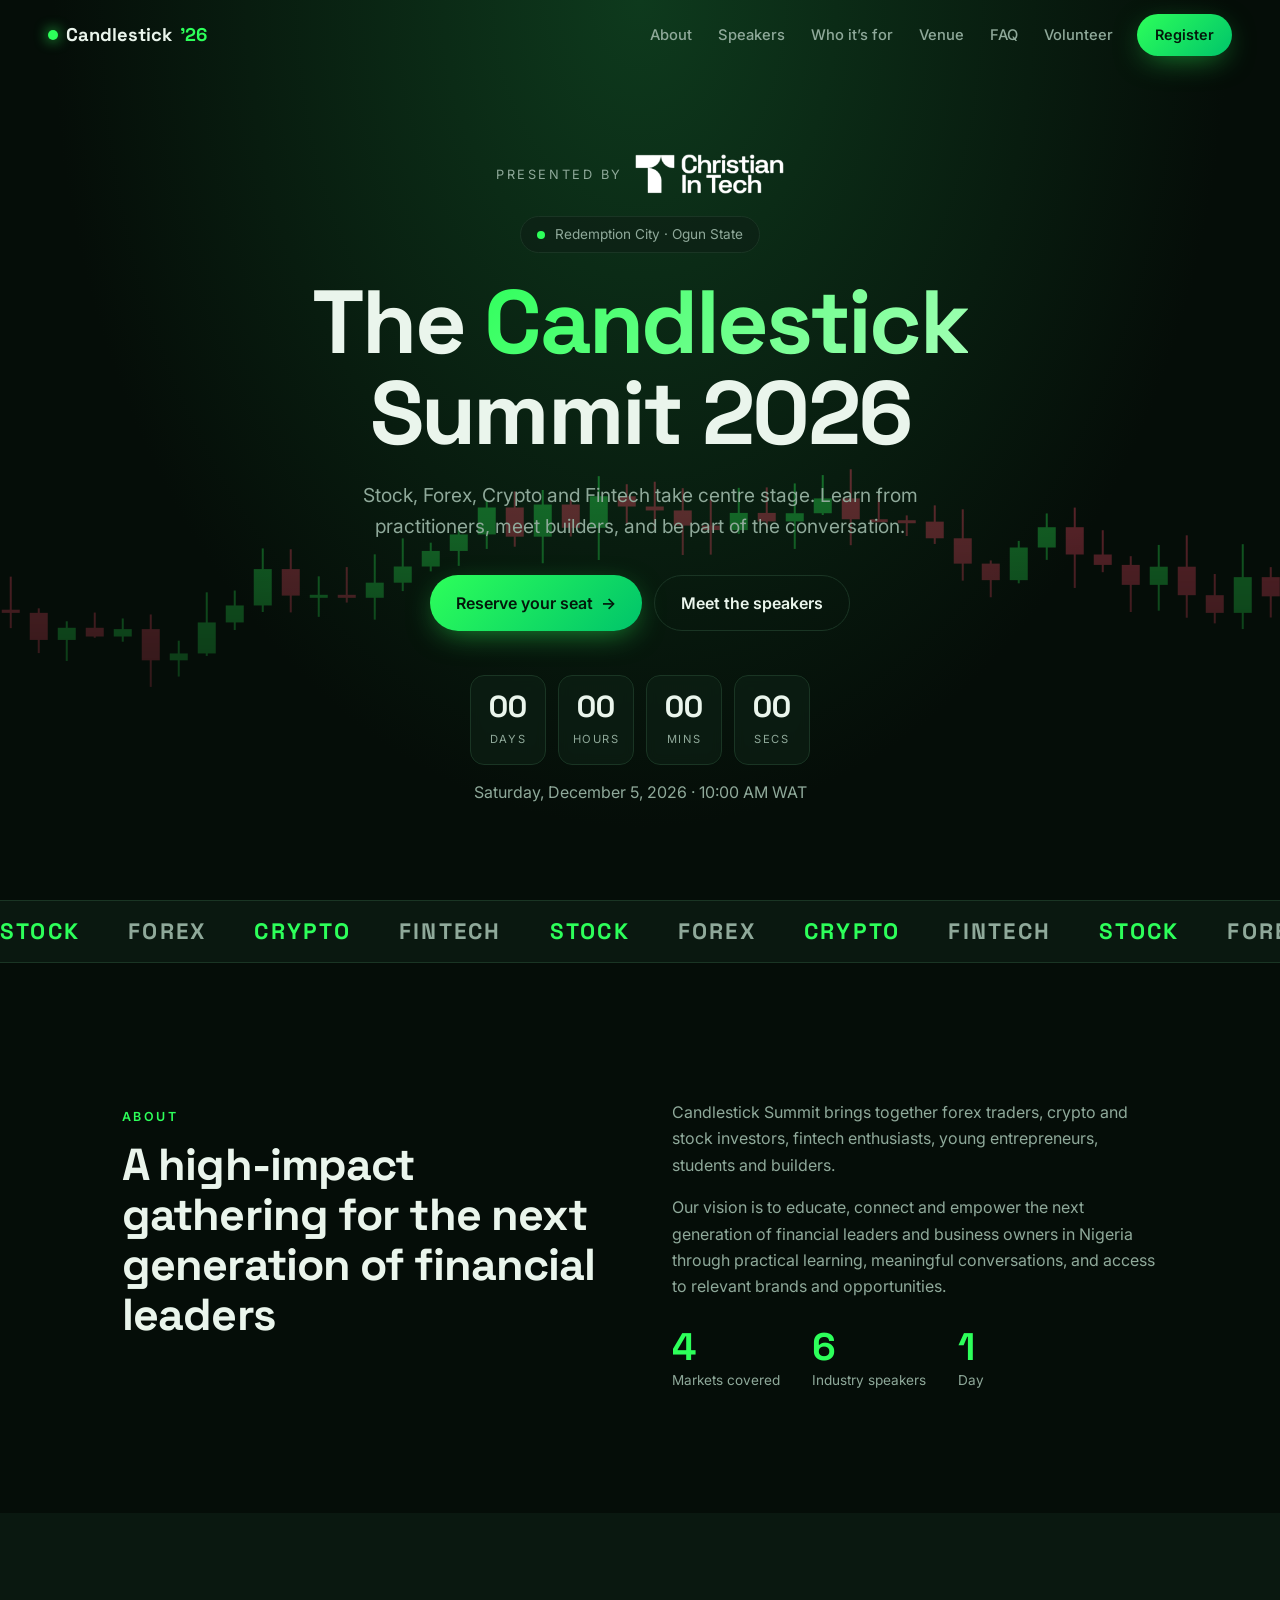
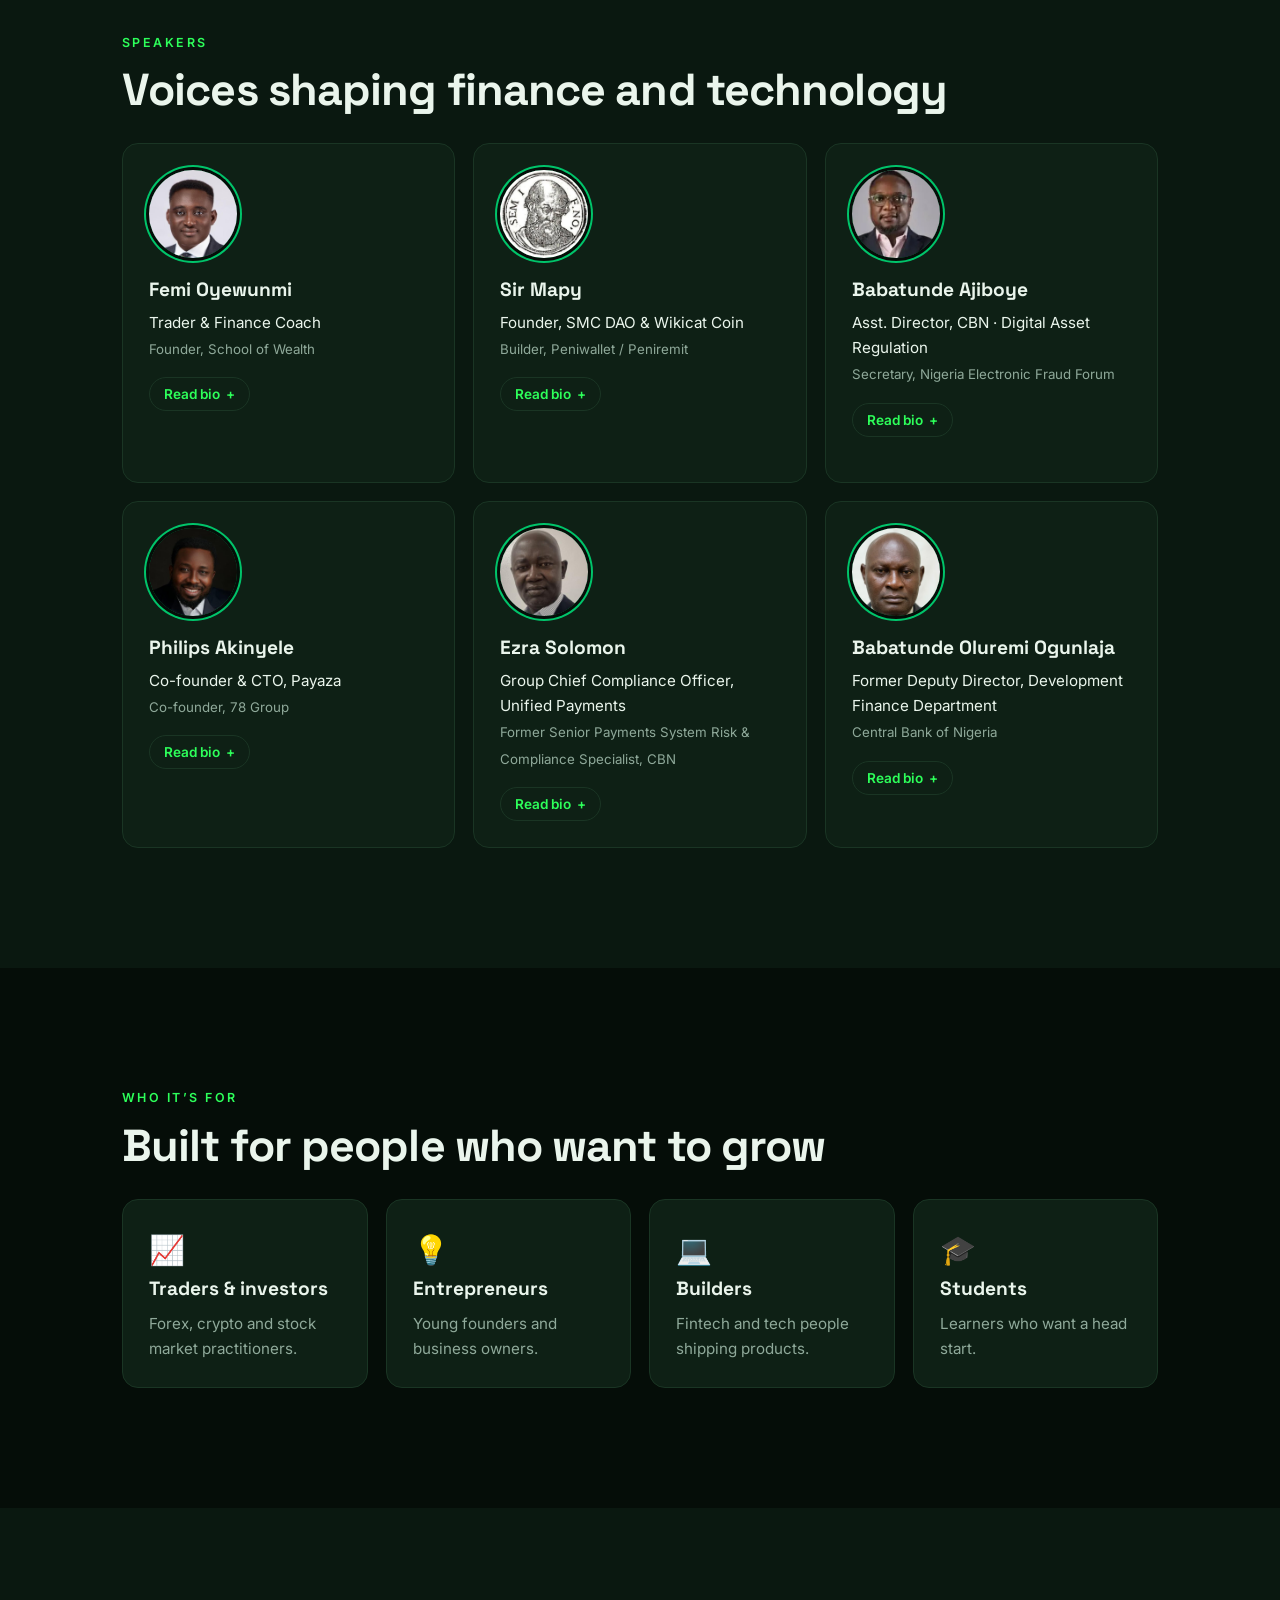
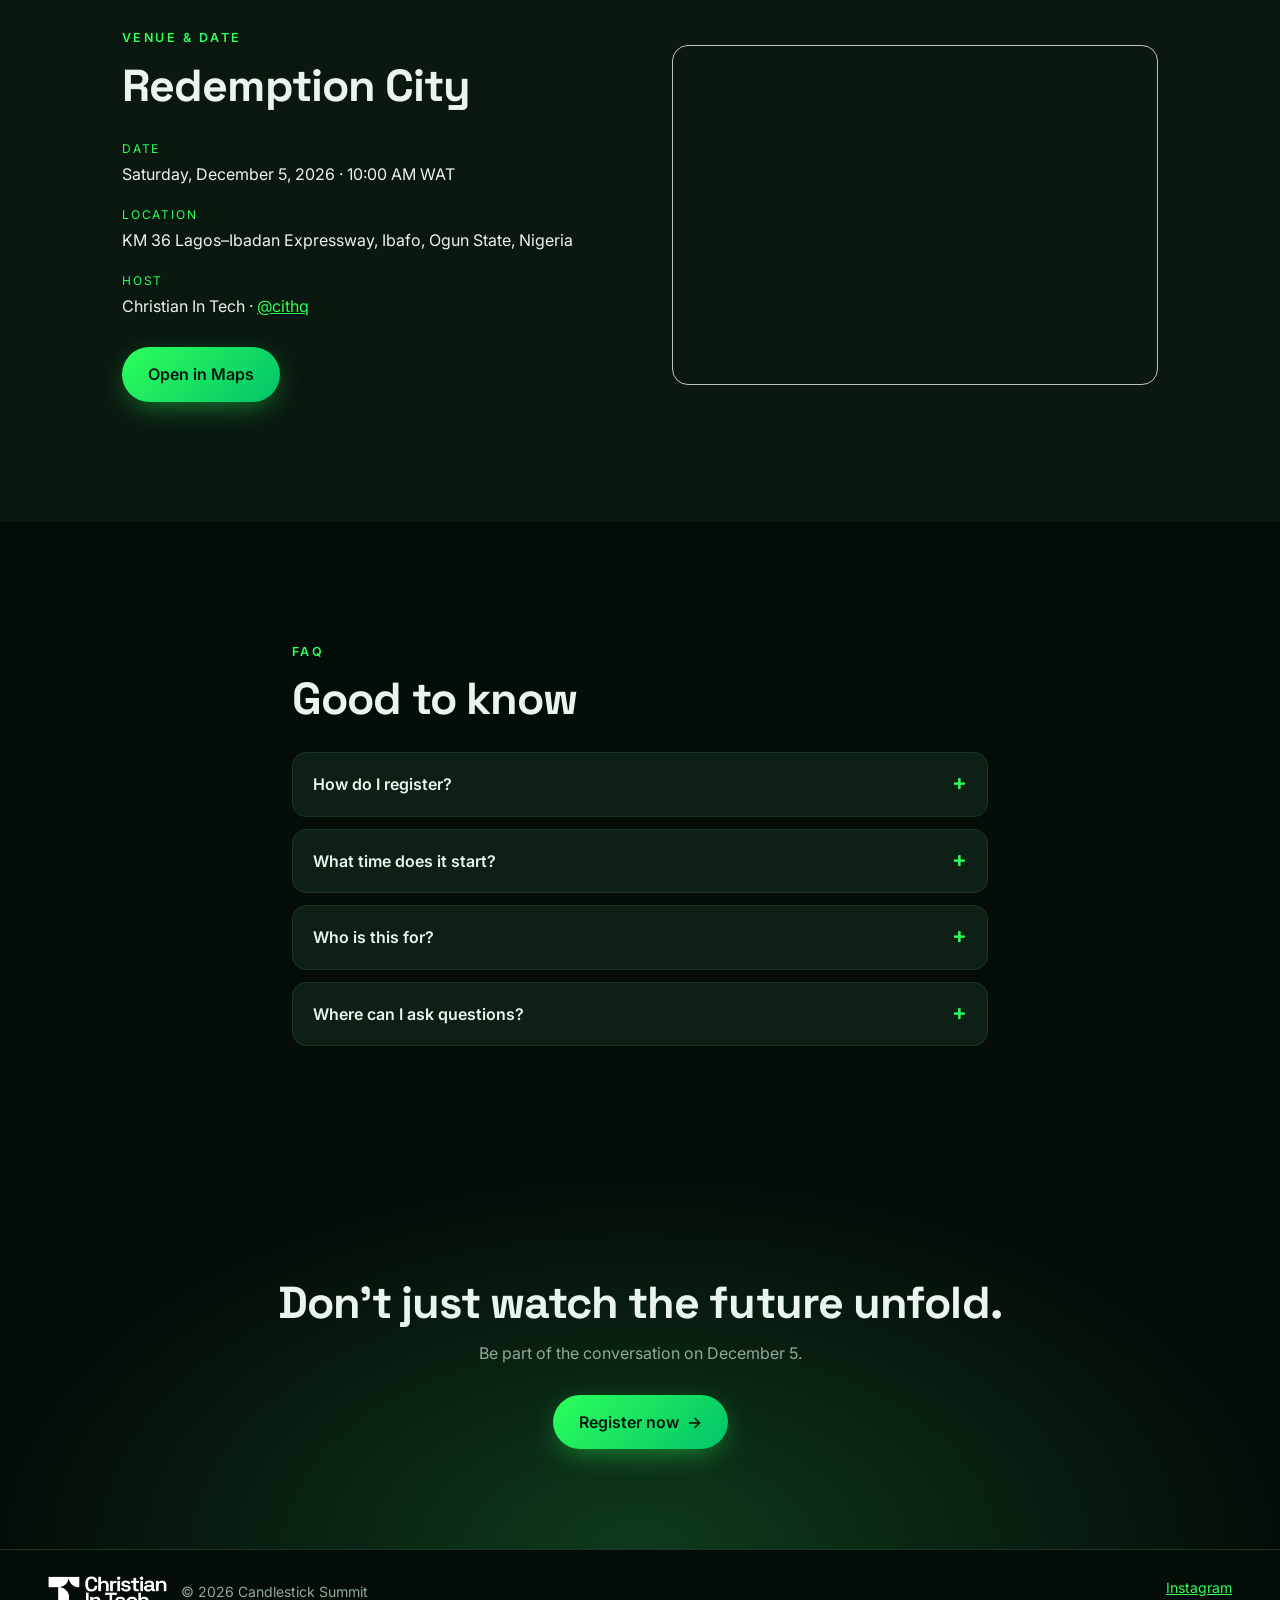
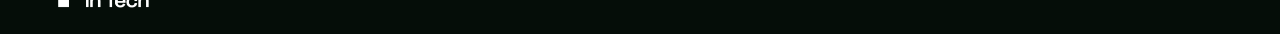
==== commit 9d460922: "Add Christian In Tech logo to hero and footers Co-Authored-By: Claude Opus 5.5 <noreply@anthropic.co" ====
--- a/index.html
+++ b/index.html
@@ -33,6 +33,7 @@
 <section class="hero" id="top">
   <canvas id="candles" aria-hidden="true"></canvas>
   <div class="hero-inner">
+    <a class="presenter" href="https://www.instagram.com/cithq" target="_blank" rel="noopener"><span>Presented by</span><img src="/images/cit-logo-white.png" alt="Christian In Tech" width="150" height="40"></a>
     <p class="pill"><span class="live"></span> Redemption City &middot; Ogun State</p>
     <h1>The <span class="grad">Candlestick</span><br>Summit 2026</h1>
     <p class="lead">Stock, Forex, Crypto and Fintech take centre stage. Learn from practitioners, meet builders, and be part of the conversation.</p>
@@ -165,7 +166,7 @@
 </main>
 
 <footer>
-  <span>&copy; 2026 Christian In Tech &middot; Candlestick Summit</span>
+  <span class="foot-brand"><img src="/images/cit-logo-white.png" alt="Christian In Tech" width="120" height="32"> &copy; 2026 Candlestick Summit</span>
   <a href="https://www.instagram.com/cithq" target="_blank" rel="noopener">Instagram</a>
 </footer>
 
--- a/style.css
+++ b/style.css
@@ -94,3 +94,9 @@
 .bio-close{position:absolute;top:14px;right:14px;width:36px;height:36px;border-radius:50%;border:1px solid var(--line);background:transparent;color:var(--fg);font-size:1.3rem;line-height:1;cursor:pointer}
 .speaker.open .bio{opacity:1;visibility:visible;transform:none}
 @media(hover:hover){.speaker:hover .bio{opacity:1;visibility:visible;transform:none}}
+
+/* Christian In Tech logo */
+.presenter{display:flex;align-items:center;justify-content:center;gap:12px;margin:0 0 22px;text-decoration:none;color:var(--mut);font-size:.8rem;letter-spacing:.2em;text-transform:uppercase}
+.presenter img{height:40px;width:auto}
+.foot-brand{display:flex;align-items:center;gap:14px}
+.foot-brand img{height:32px;width:auto}
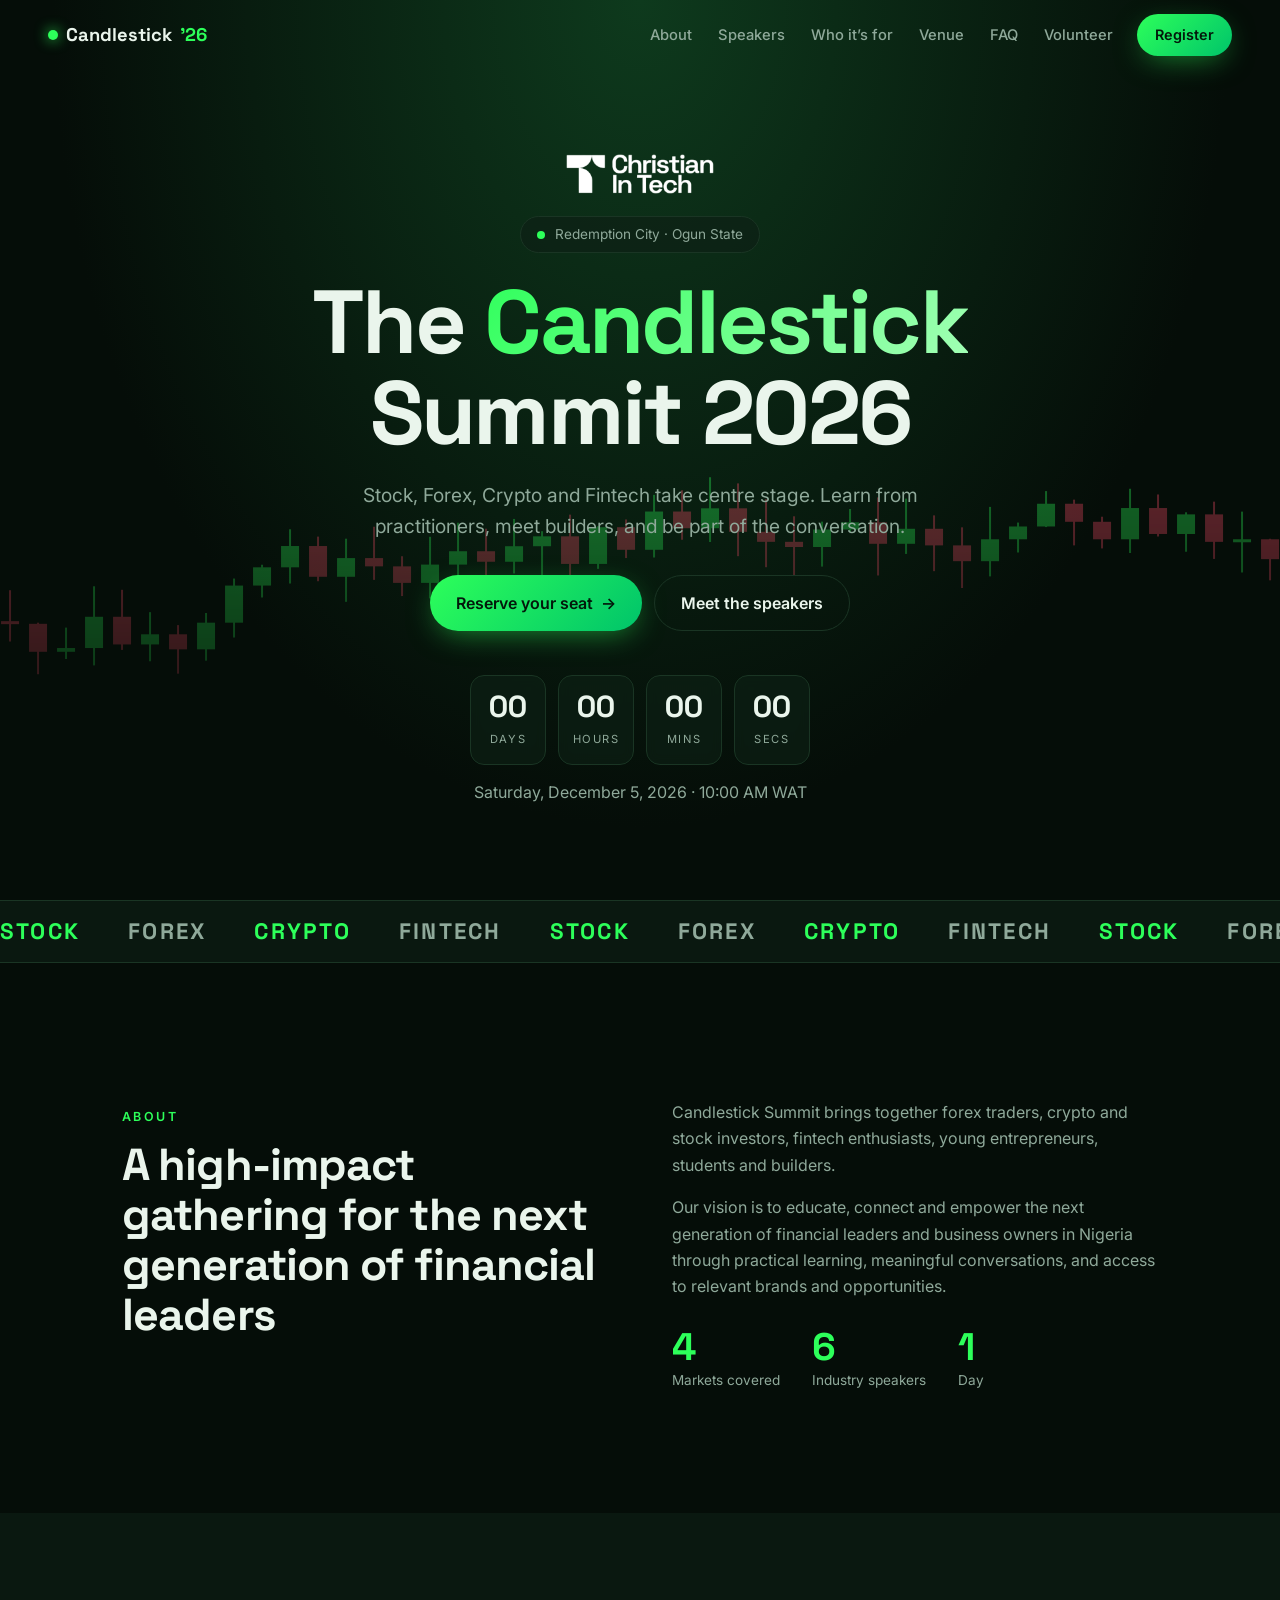
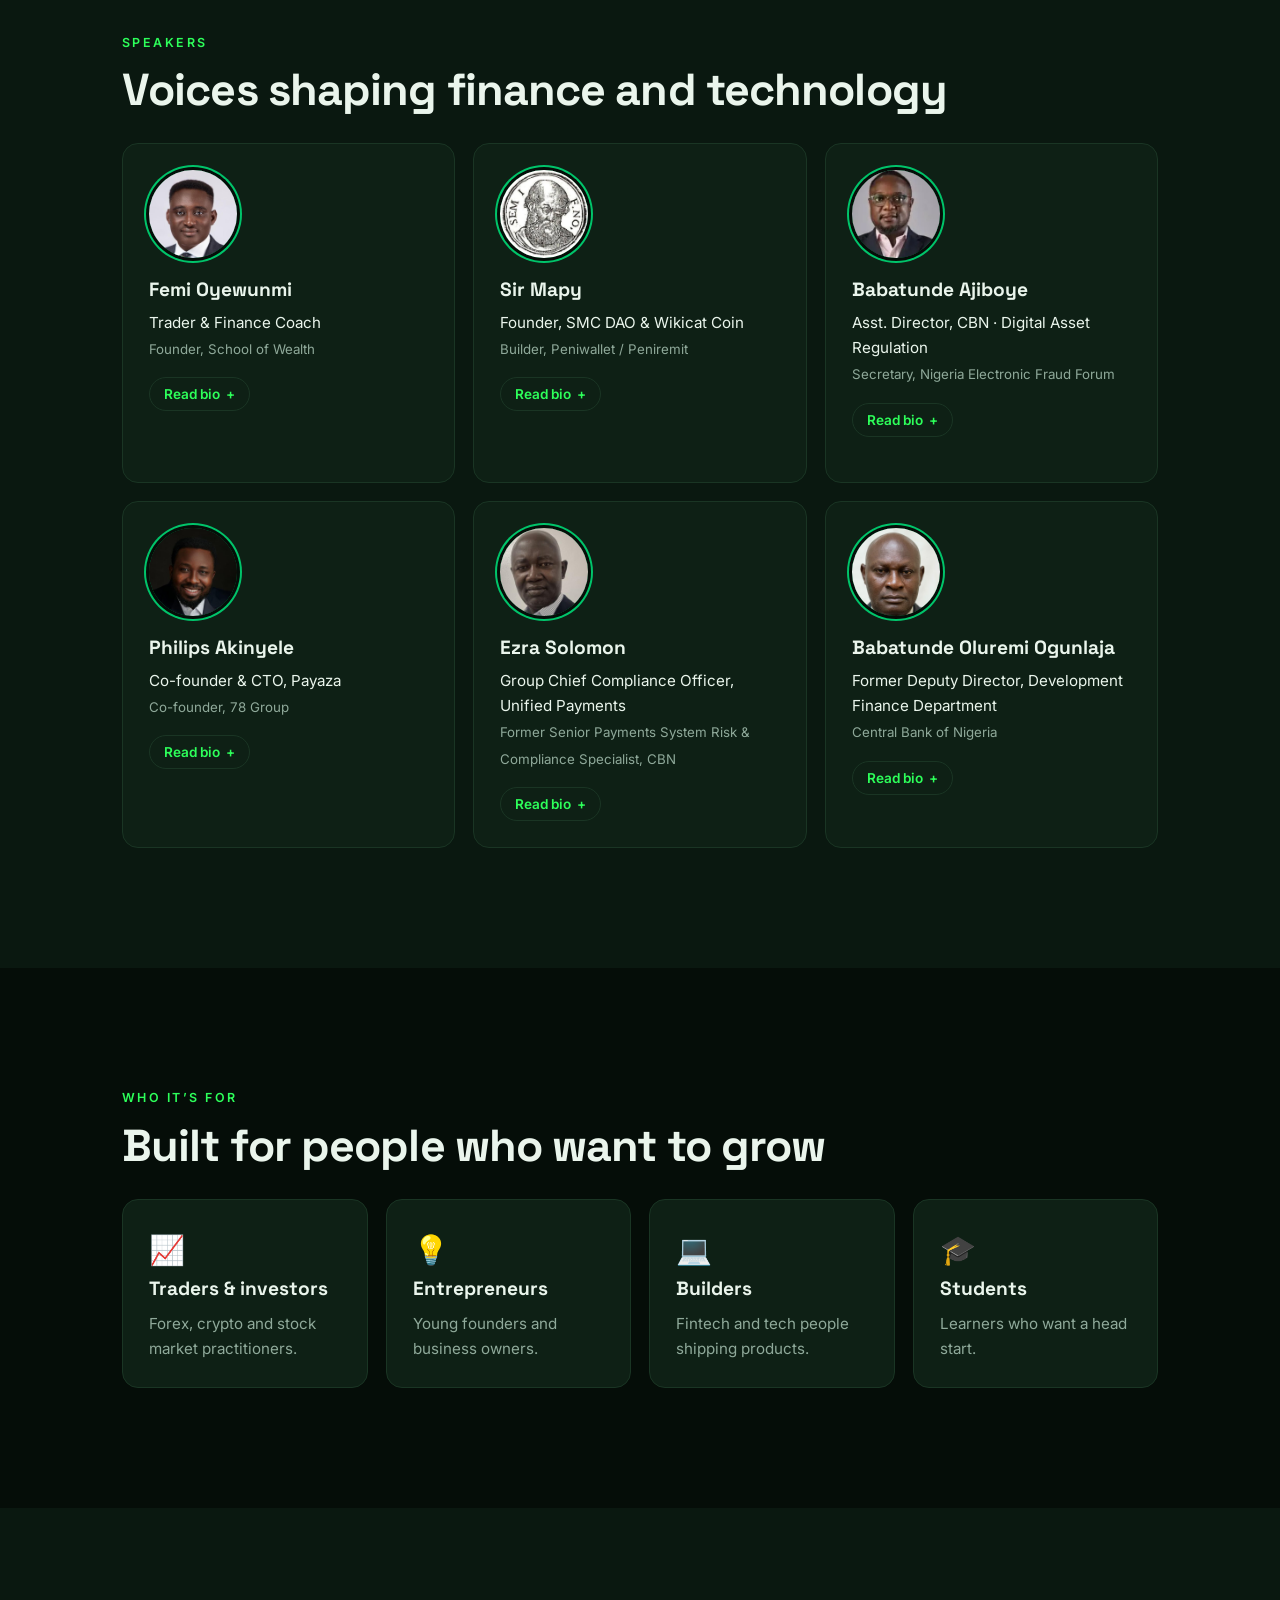
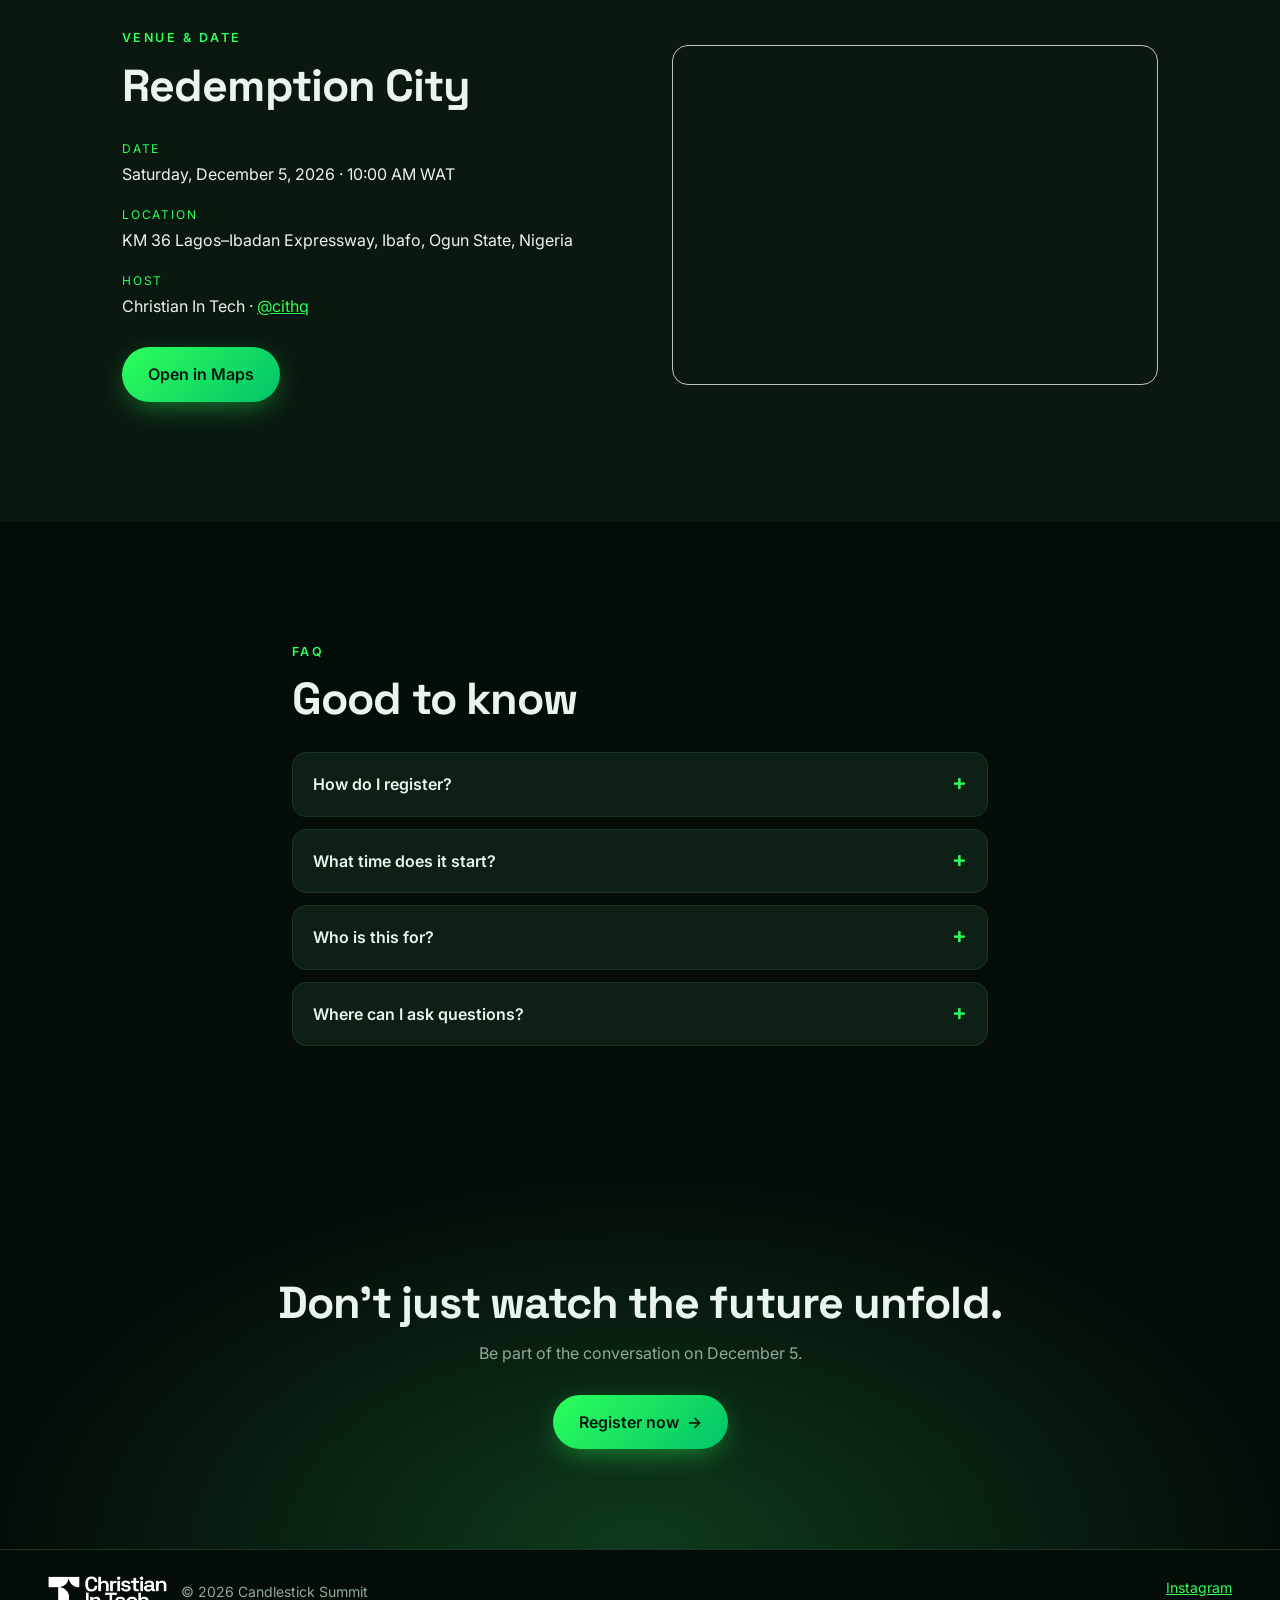
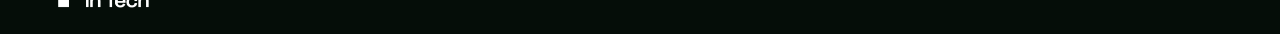
==== commit a0bd2c2b: "Remove 'Presented by' label; cache-bust CSS/JS Co-Authored-By: Claude Opus 5.5 <noreply@anthropic.co" ====
--- a/index.html
+++ b/index.html
@@ -11,7 +11,7 @@
 <link rel="preconnect" href="https://fonts.googleapis.com">
 <link rel="preconnect" href="https://fonts.gstatic.com" crossorigin>
 <link href="https://fonts.googleapis.com/css2?family=Inter:wght@400;500;600&family=Space+Grotesk:wght@600;700&display=swap" rel="stylesheet">
-<link rel="stylesheet" href="style.css">
+<link rel="stylesheet" href="/style.css?v=4">
 </head>
 <body>
 <a class="skip" href="#main">Skip to content</a>
@@ -33,7 +33,7 @@
 <section class="hero" id="top">
   <canvas id="candles" aria-hidden="true"></canvas>
   <div class="hero-inner">
-    <a class="presenter" href="https://www.instagram.com/cithq" target="_blank" rel="noopener"><span>Presented by</span><img src="/images/cit-logo-white.png" alt="Christian In Tech" width="150" height="40"></a>
+    <div class="presenter"><a href="https://www.instagram.com/cithq" target="_blank" rel="noopener"><img src="/images/cit-logo-white.png" alt="Christian In Tech" width="150" height="40"></a></div>
     <p class="pill"><span class="live"></span> Redemption City &middot; Ogun State</p>
     <h1>The <span class="grad">Candlestick</span><br>Summit 2026</h1>
     <p class="lead">Stock, Forex, Crypto and Fintech take centre stage. Learn from practitioners, meet builders, and be part of the conversation.</p>
@@ -171,6 +171,6 @@
 </footer>
 
 <a class="sticky" href="https://luma.com/ufglm4jn" target="_blank" rel="noopener">Register &rarr;</a>
-<script src="script.js"></script>
+<script src="/script.js?v=4"></script>
 </body>
 </html>
--- a/style.css
+++ b/style.css
@@ -96,7 +96,8 @@
 @media(hover:hover){.speaker:hover .bio{opacity:1;visibility:visible;transform:none}}
 
 /* Christian In Tech logo */
-.presenter{display:flex;align-items:center;justify-content:center;gap:12px;margin:0 0 22px;text-decoration:none;color:var(--mut);font-size:.8rem;letter-spacing:.2em;text-transform:uppercase}
+.presenter{display:flex;justify-content:center;margin:0 0 22px}
+.presenter a{display:inline-flex}
 .presenter img{height:40px;width:auto}
 .foot-brand{display:flex;align-items:center;gap:14px}
 .foot-brand img{height:32px;width:auto}
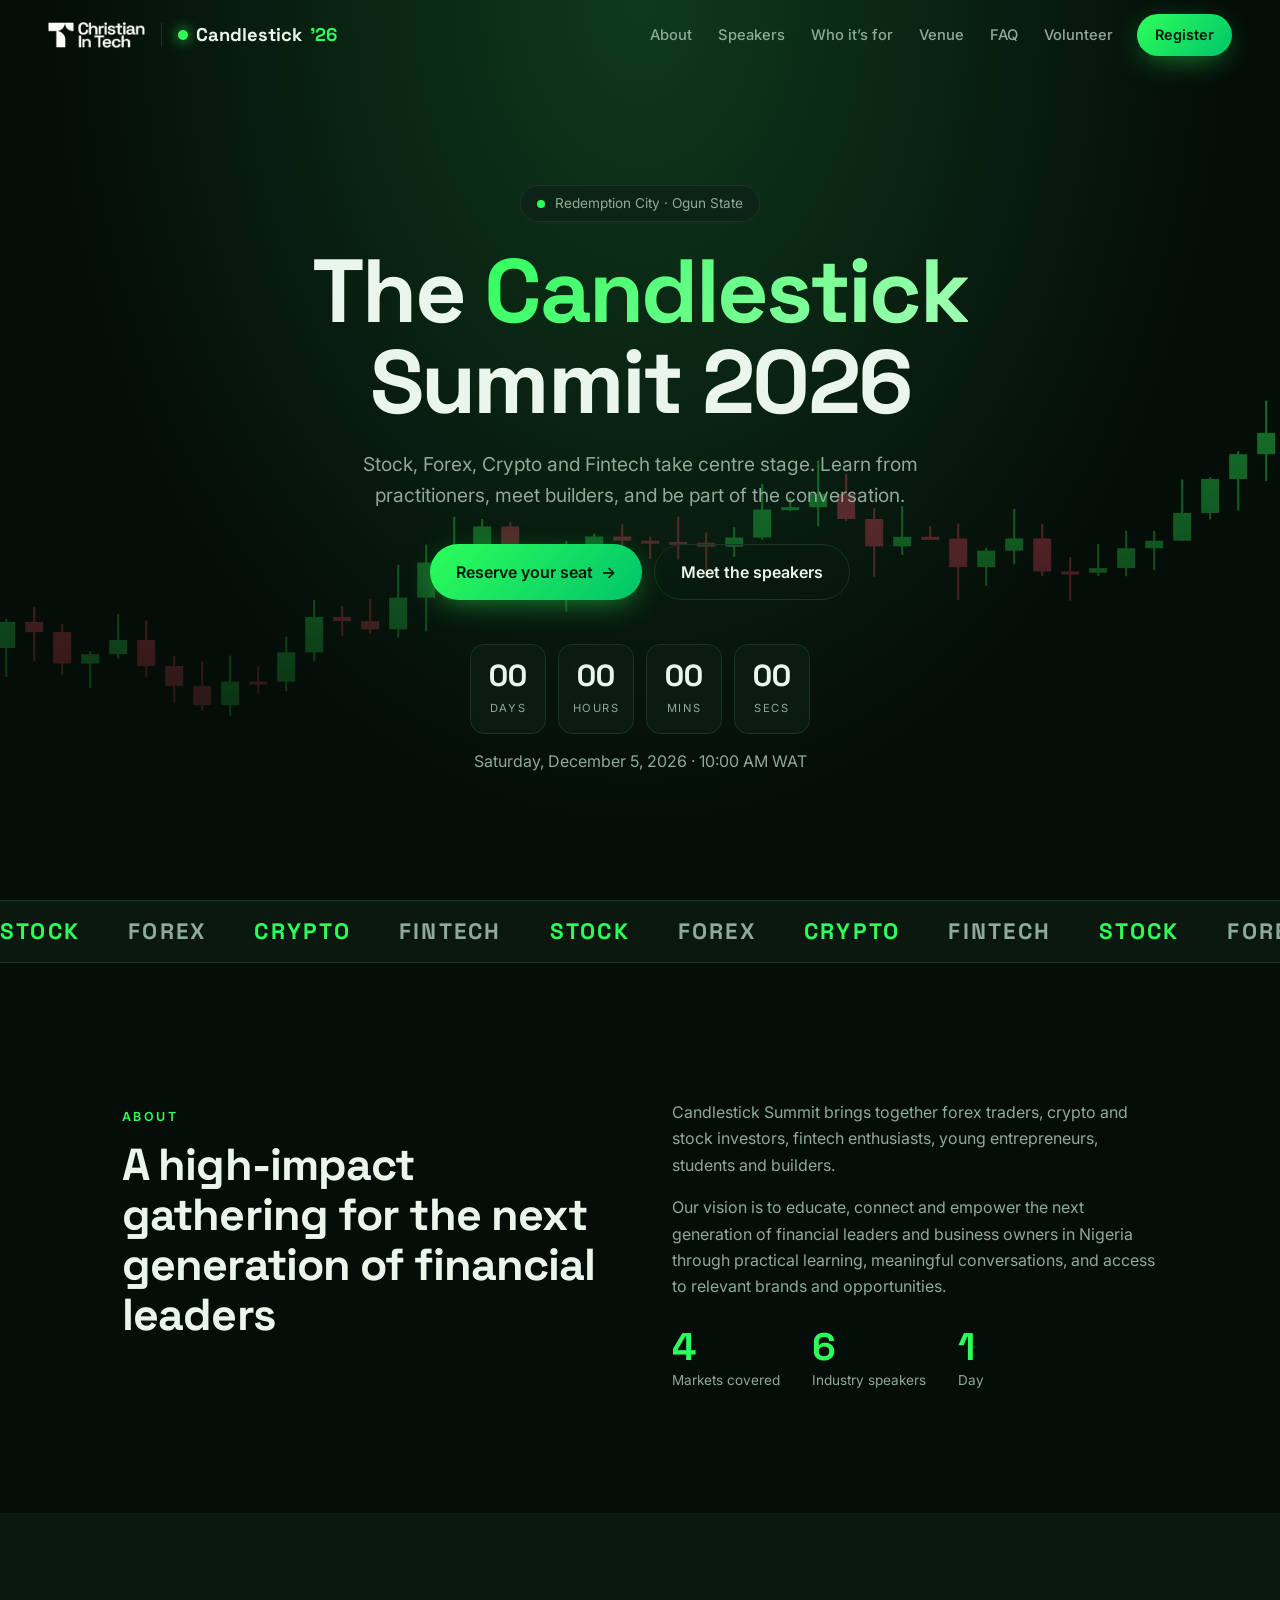
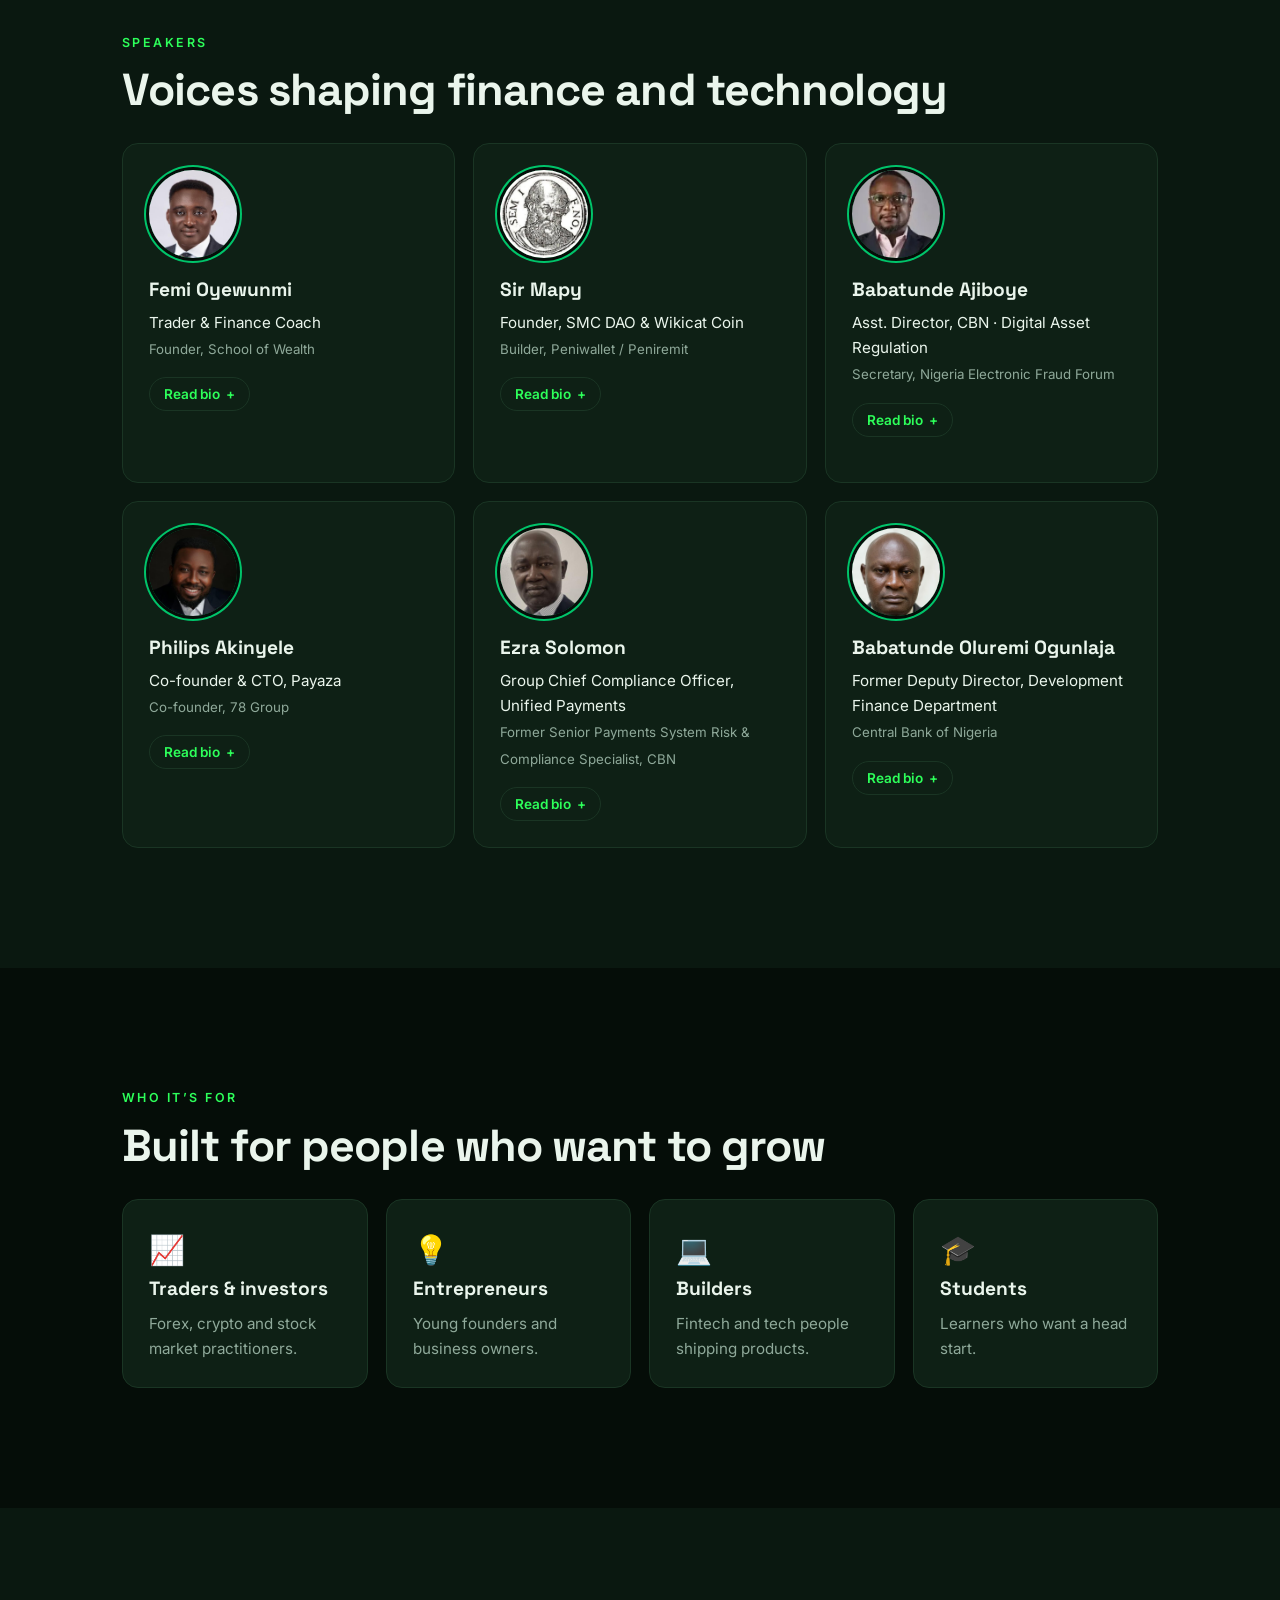
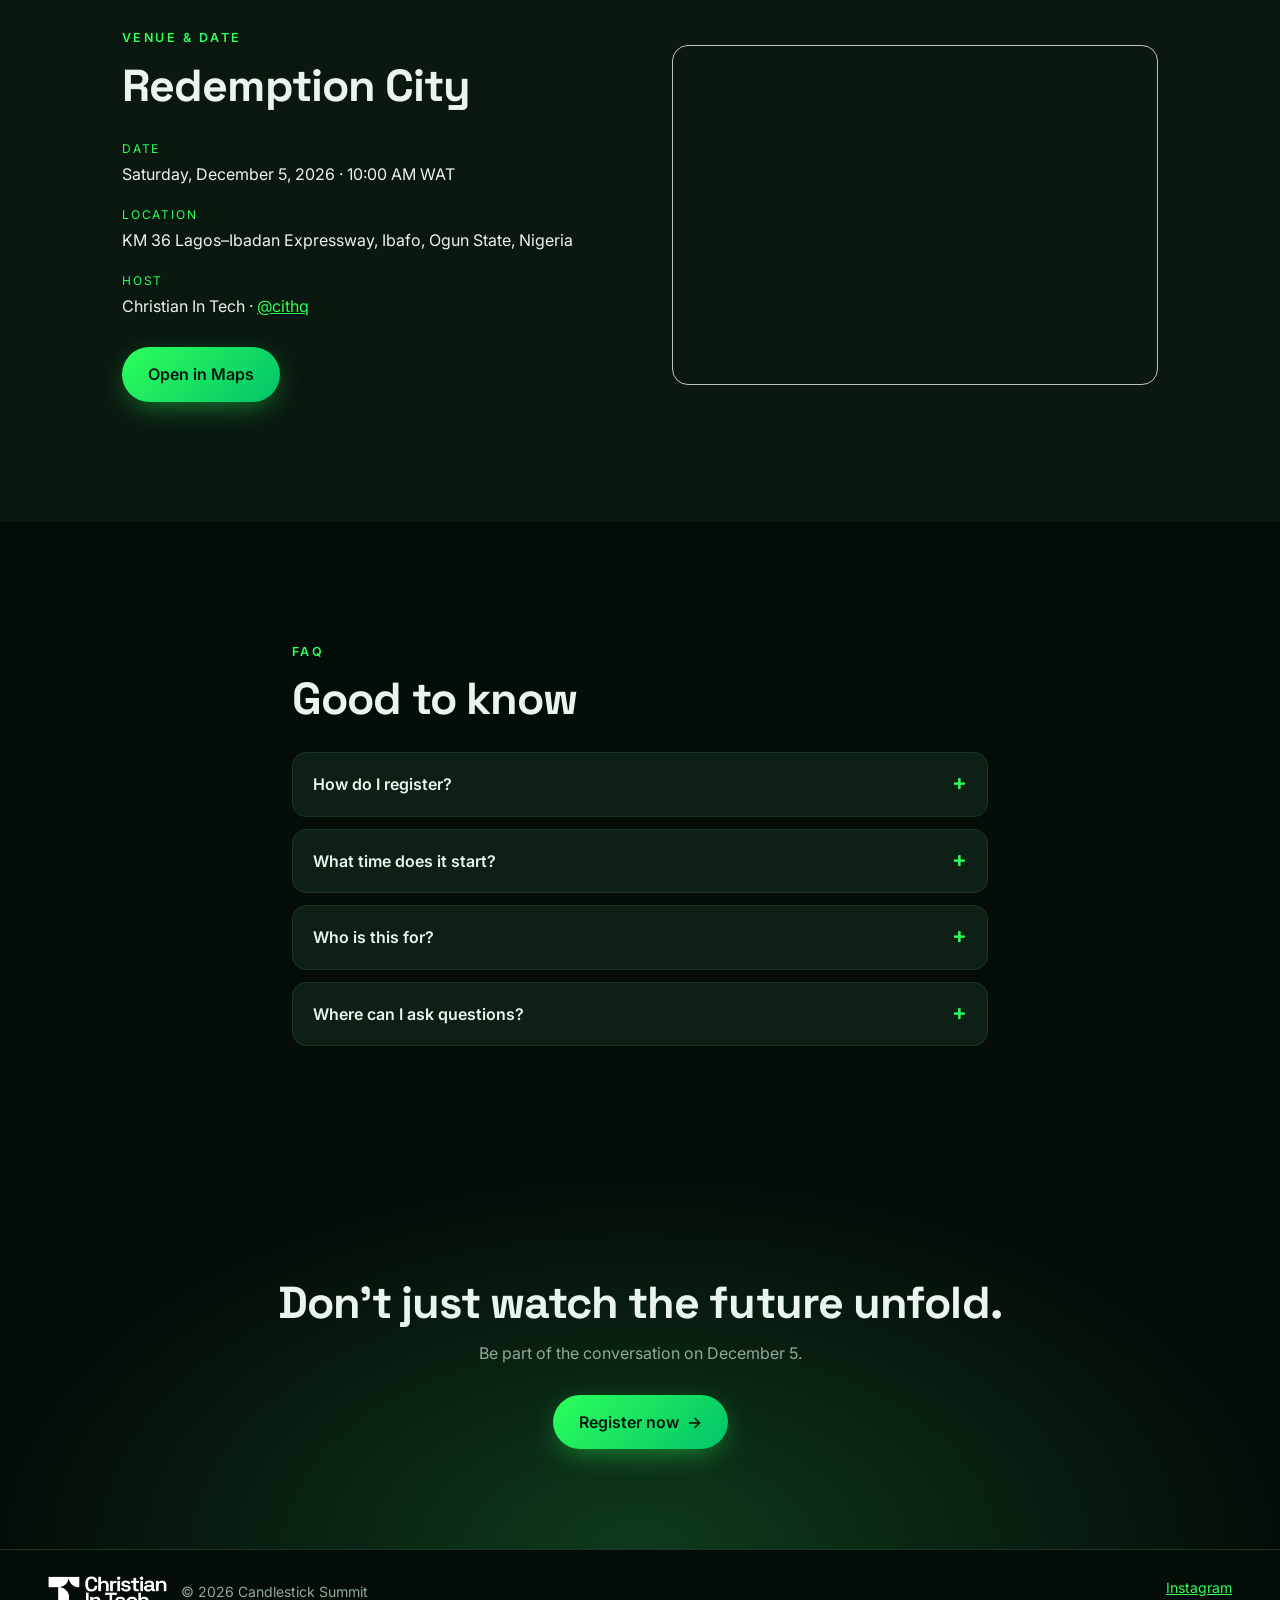
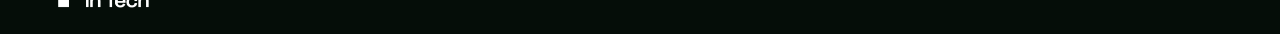
==== commit 0b373281: "Move Christian In Tech logo from hero to nav bar Co-Authored-By: Claude Opus 5.5 <noreply@anthropic." ====
--- a/index.html
+++ b/index.html
@@ -11,13 +11,13 @@
 <link rel="preconnect" href="https://fonts.googleapis.com">
 <link rel="preconnect" href="https://fonts.gstatic.com" crossorigin>
 <link href="https://fonts.googleapis.com/css2?family=Inter:wght@400;500;600&family=Space+Grotesk:wght@600;700&display=swap" rel="stylesheet">
-<link rel="stylesheet" href="/style.css?v=4">
+<link rel="stylesheet" href="/style.css?v=5">
 </head>
 <body>
 <a class="skip" href="#main">Skip to content</a>
 
 <header class="nav" id="nav">
-  <a class="brand" href="#top"><span class="dot"></span>Candlestick<b>&rsquo;26</b></a>
+  <div class="brands"><a class="cit" href="https://www.instagram.com/cithq" target="_blank" rel="noopener"><img src="/images/cit-logo-white.png" alt="Christian In Tech" width="98" height="26"></a><span class="sep" aria-hidden="true"></span><a class="brand" href="#top"><span class="dot"></span>Candlestick<b>&rsquo;26</b></a></div>
   <nav aria-label="Primary">
     <a href="#about">About</a>
     <a href="#speakers">Speakers</a>
@@ -33,7 +33,6 @@
 <section class="hero" id="top">
   <canvas id="candles" aria-hidden="true"></canvas>
   <div class="hero-inner">
-    <div class="presenter"><a href="https://www.instagram.com/cithq" target="_blank" rel="noopener"><img src="/images/cit-logo-white.png" alt="Christian In Tech" width="150" height="40"></a></div>
     <p class="pill"><span class="live"></span> Redemption City &middot; Ogun State</p>
     <h1>The <span class="grad">Candlestick</span><br>Summit 2026</h1>
     <p class="lead">Stock, Forex, Crypto and Fintech take centre stage. Learn from practitioners, meet builders, and be part of the conversation.</p>
--- a/style.css
+++ b/style.css
@@ -96,8 +96,9 @@
 @media(hover:hover){.speaker:hover .bio{opacity:1;visibility:visible;transform:none}}
 
 /* Christian In Tech logo */
-.presenter{display:flex;justify-content:center;margin:0 0 22px}
-.presenter a{display:inline-flex}
-.presenter img{height:40px;width:auto}
+.brands{display:flex;align-items:center;gap:16px}
+.cit{display:inline-flex}.cit img{height:26px;width:auto}
+.brands .sep{width:1px;height:24px;background:var(--line)}
+@media(max-width:420px){.brands{gap:10px}.cit img{height:22px}.brand{font-size:1rem}}
 .foot-brand{display:flex;align-items:center;gap:14px}
 .foot-brand img{height:32px;width:auto}
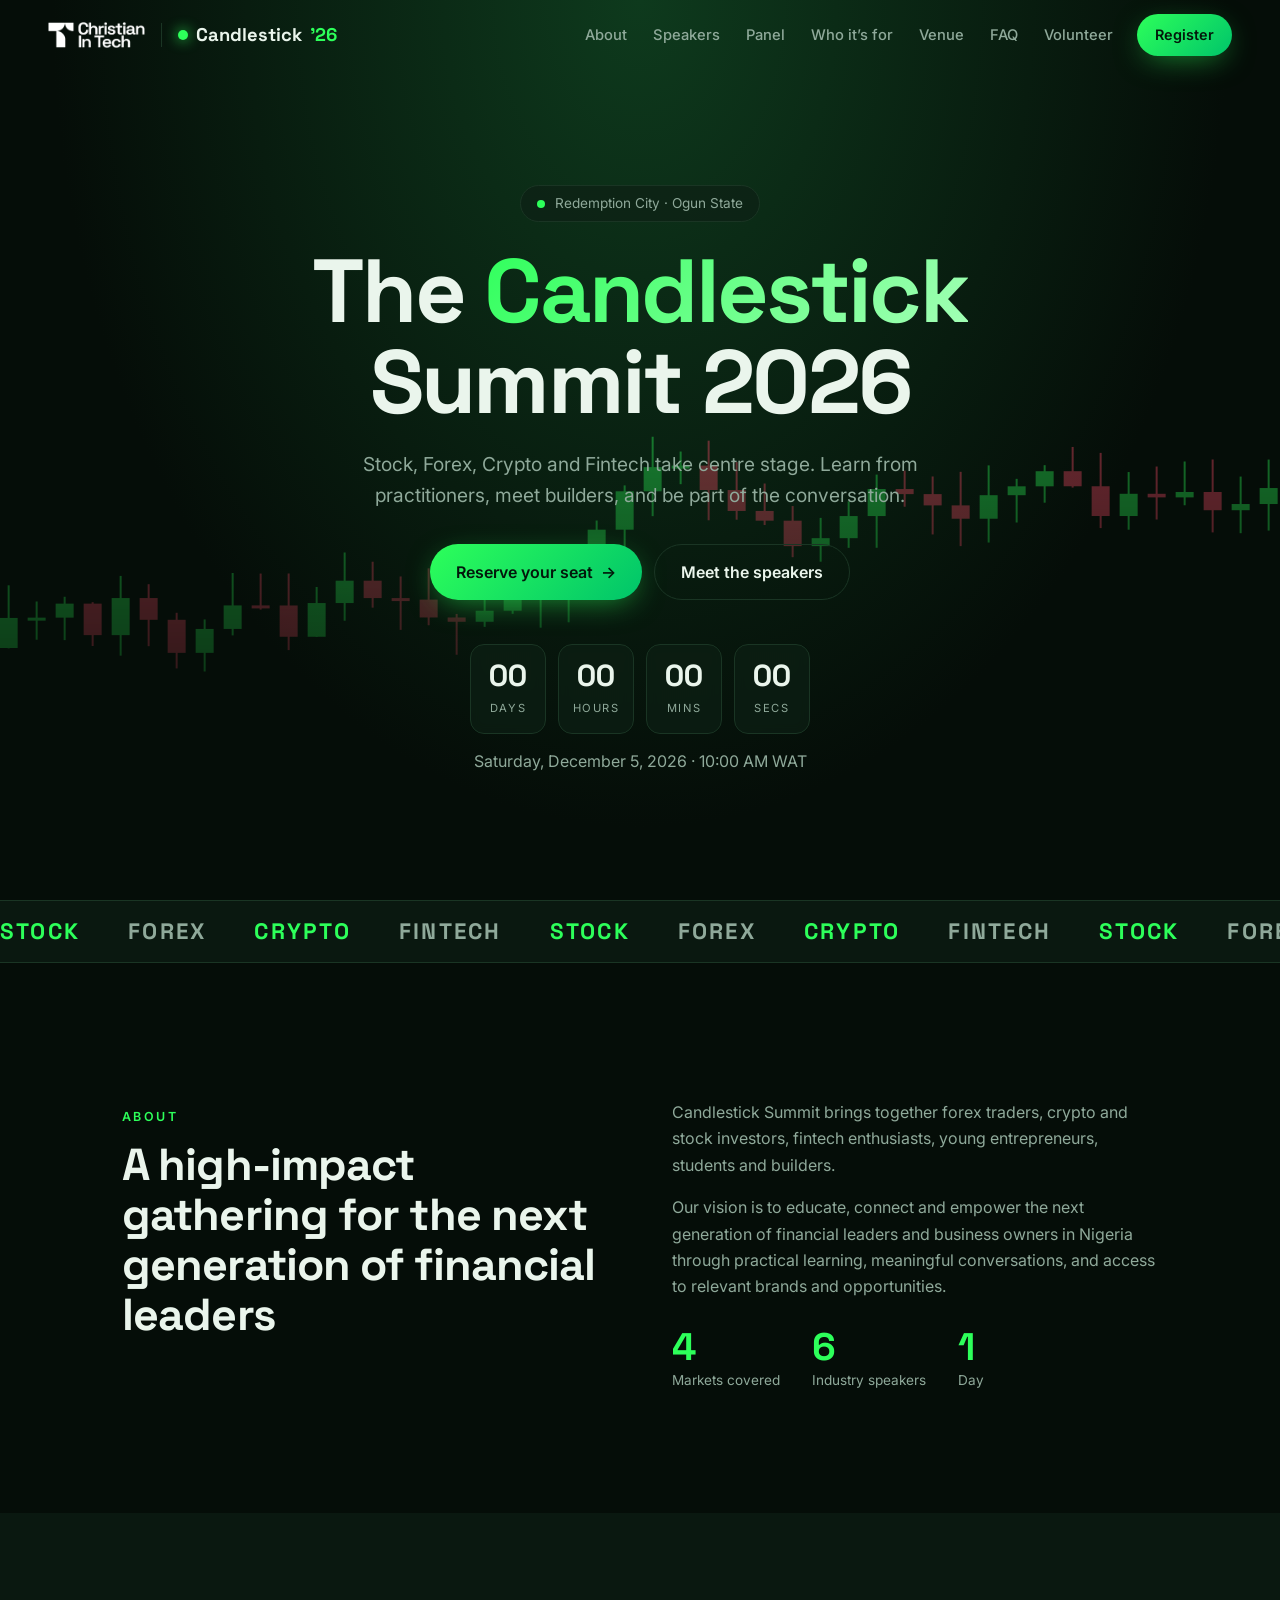
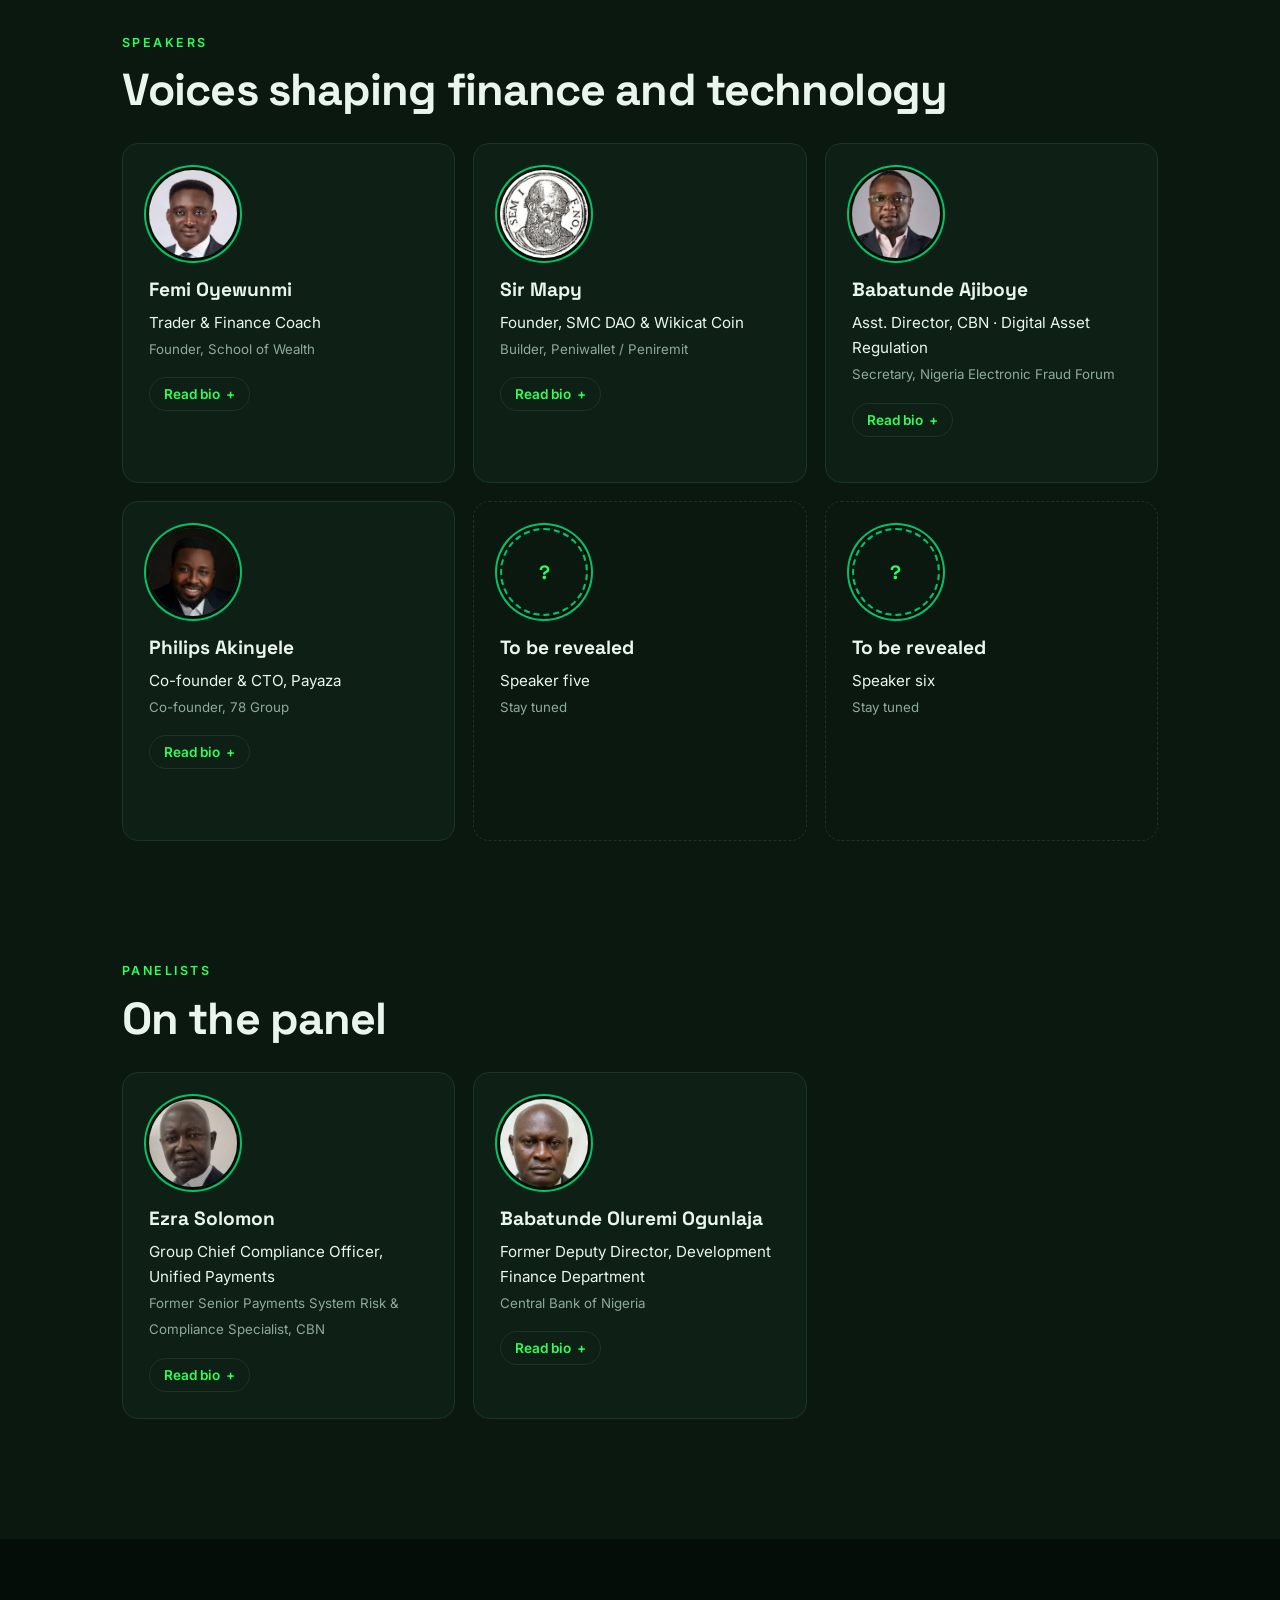
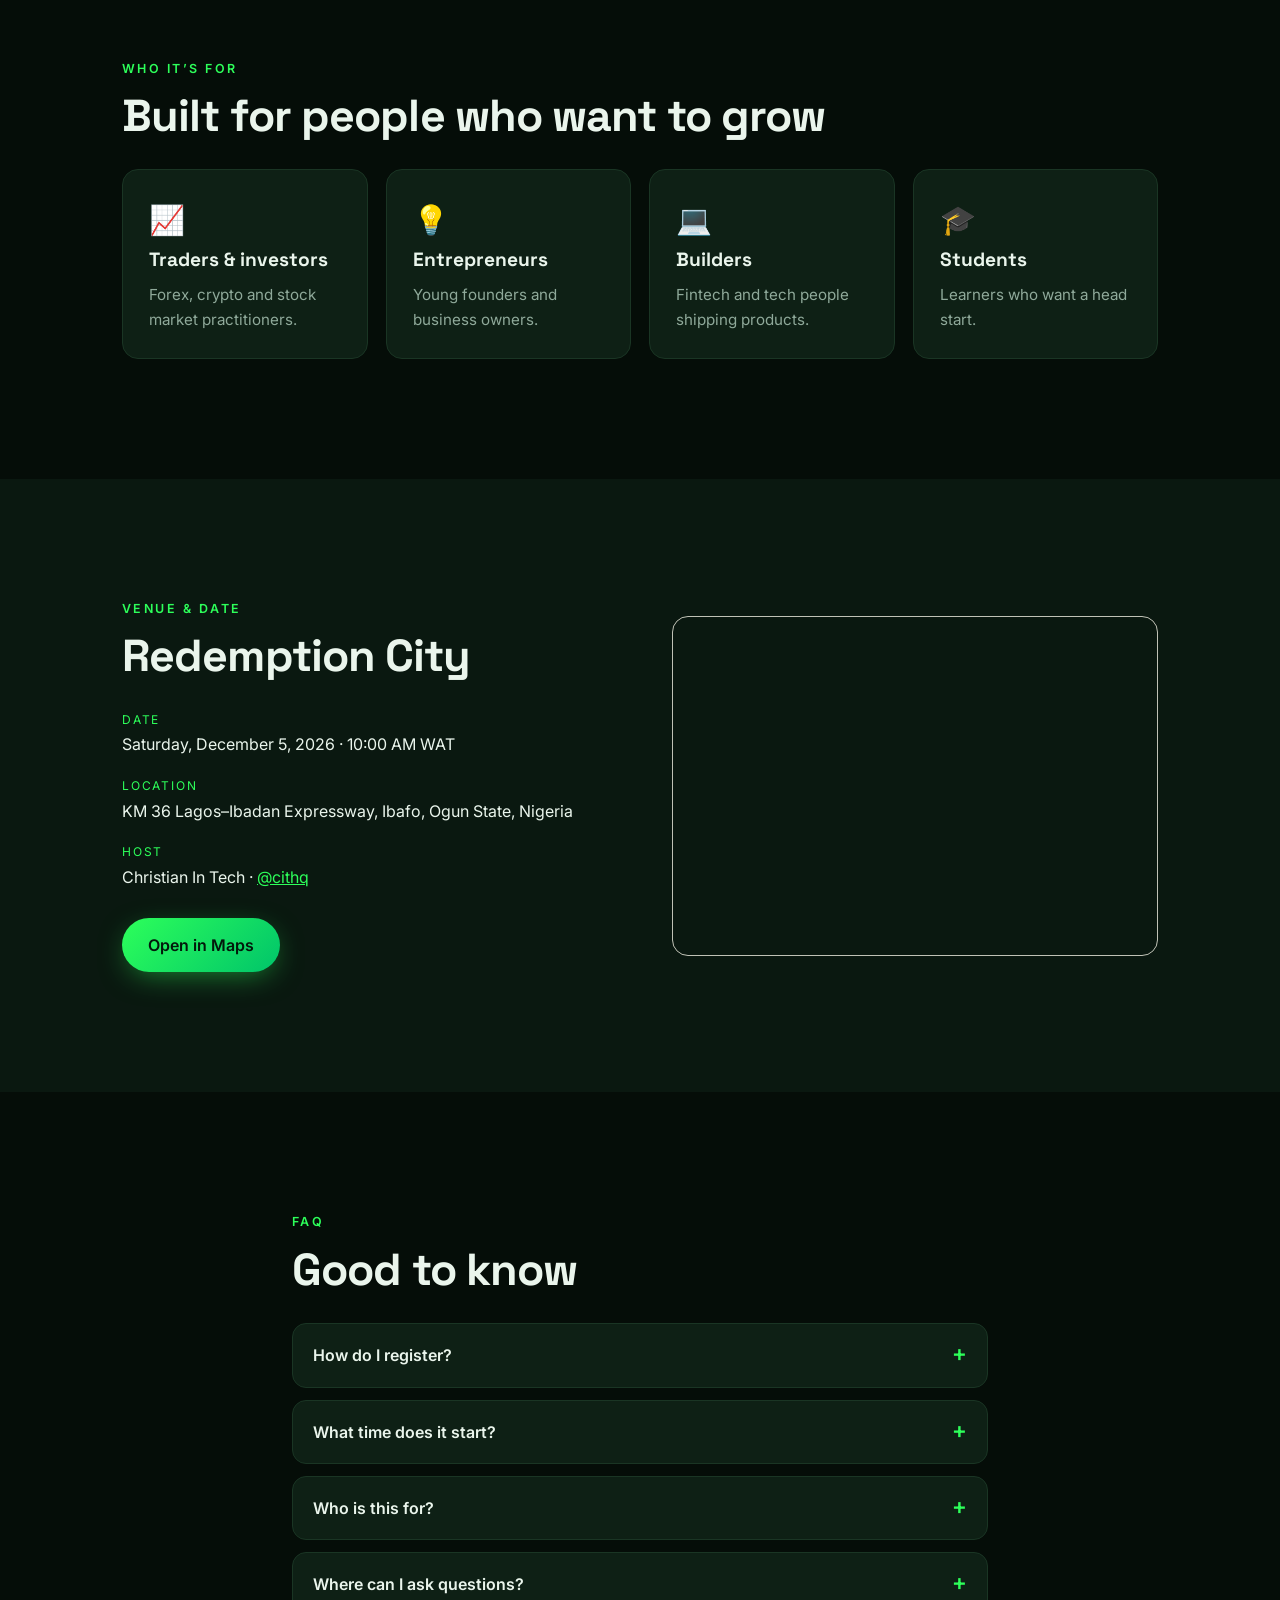
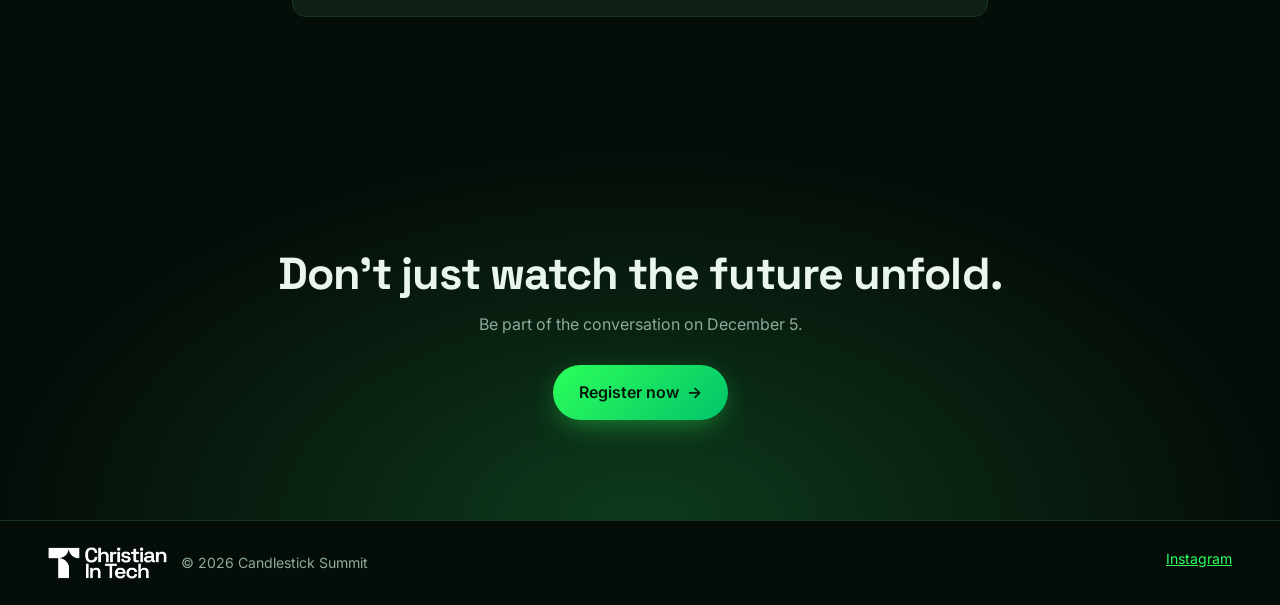
==== commit 339aed5f: "Move Ezra Solomon and Babatunde Ogunlaja to a Panelists section; restore two TBA speaker slots Co-Au" ====
--- a/index.html
+++ b/index.html
@@ -11,7 +11,7 @@
 <link rel="preconnect" href="https://fonts.googleapis.com">
 <link rel="preconnect" href="https://fonts.gstatic.com" crossorigin>
 <link href="https://fonts.googleapis.com/css2?family=Inter:wght@400;500;600&family=Space+Grotesk:wght@600;700&display=swap" rel="stylesheet">
-<link rel="stylesheet" href="/style.css?v=5">
+<link rel="stylesheet" href="/style.css?v=6">
 </head>
 <body>
 <a class="skip" href="#main">Skip to content</a>
@@ -21,6 +21,7 @@
   <nav aria-label="Primary">
     <a href="#about">About</a>
     <a href="#speakers">Speakers</a>
+    <a href="#panelists">Panel</a>
     <a href="#attend">Who it&rsquo;s for</a>
     <a href="#details">Venue</a>
     <a href="#faq">FAQ</a>
@@ -99,6 +100,17 @@
         <button class="bio-btn" type="button" aria-expanded="false" aria-controls="bio-philips-akinyele">Read bio <span aria-hidden="true">+</span></button>
         <div class="bio" id="bio-philips-akinyele" role="region" aria-label="Philips Akinyele bio"><h3>Philips Akinyele</h3><p>Philips Akinyele is the Co-founder and Chief Technology Officer of Payaza, the Nigerian payments company, where he leads the technology behind its payment infrastructure. He is also a Co-founder of 78 Group, and builds at the intersection of technology and business.</p><button class="bio-close" type="button" aria-label="Close bio">&times;</button></div>
       </article>
+      <article class="card tba reveal"><div class="av">?</div><h3>To be revealed</h3><p>Speaker five</p><small>Stay tuned</small></article>
+      <article class="card tba reveal"><div class="av">?</div><h3>To be revealed</h3><p>Speaker six</p><small>Stay tuned</small></article>
+    </div>
+  </div>
+</section>
+
+<section class="sec alt" id="panelists" style="padding-top:0">
+  <div class="wrap">
+    <p class="kicker reveal">Panelists</p>
+    <h2 class="reveal">On the panel</h2>
+    <div class="grid">
       <article class="card speaker reveal" tabindex="-1">
         <img class="av" src="/images/speakers/ezra-solomon.jpg" alt="Ezra Solomon" width="88" height="88" loading="lazy">
         <h3>Ezra Solomon</h3><p>Group Chief Compliance Officer, Unified Payments</p><small>Former Senior Payments System Risk &amp; Compliance Specialist, CBN</small>
@@ -170,6 +182,6 @@
 </footer>
 
 <a class="sticky" href="https://luma.com/ufglm4jn" target="_blank" rel="noopener">Register &rarr;</a>
-<script src="/script.js?v=4"></script>
+<script src="/script.js?v=6"></script>
 </body>
 </html>
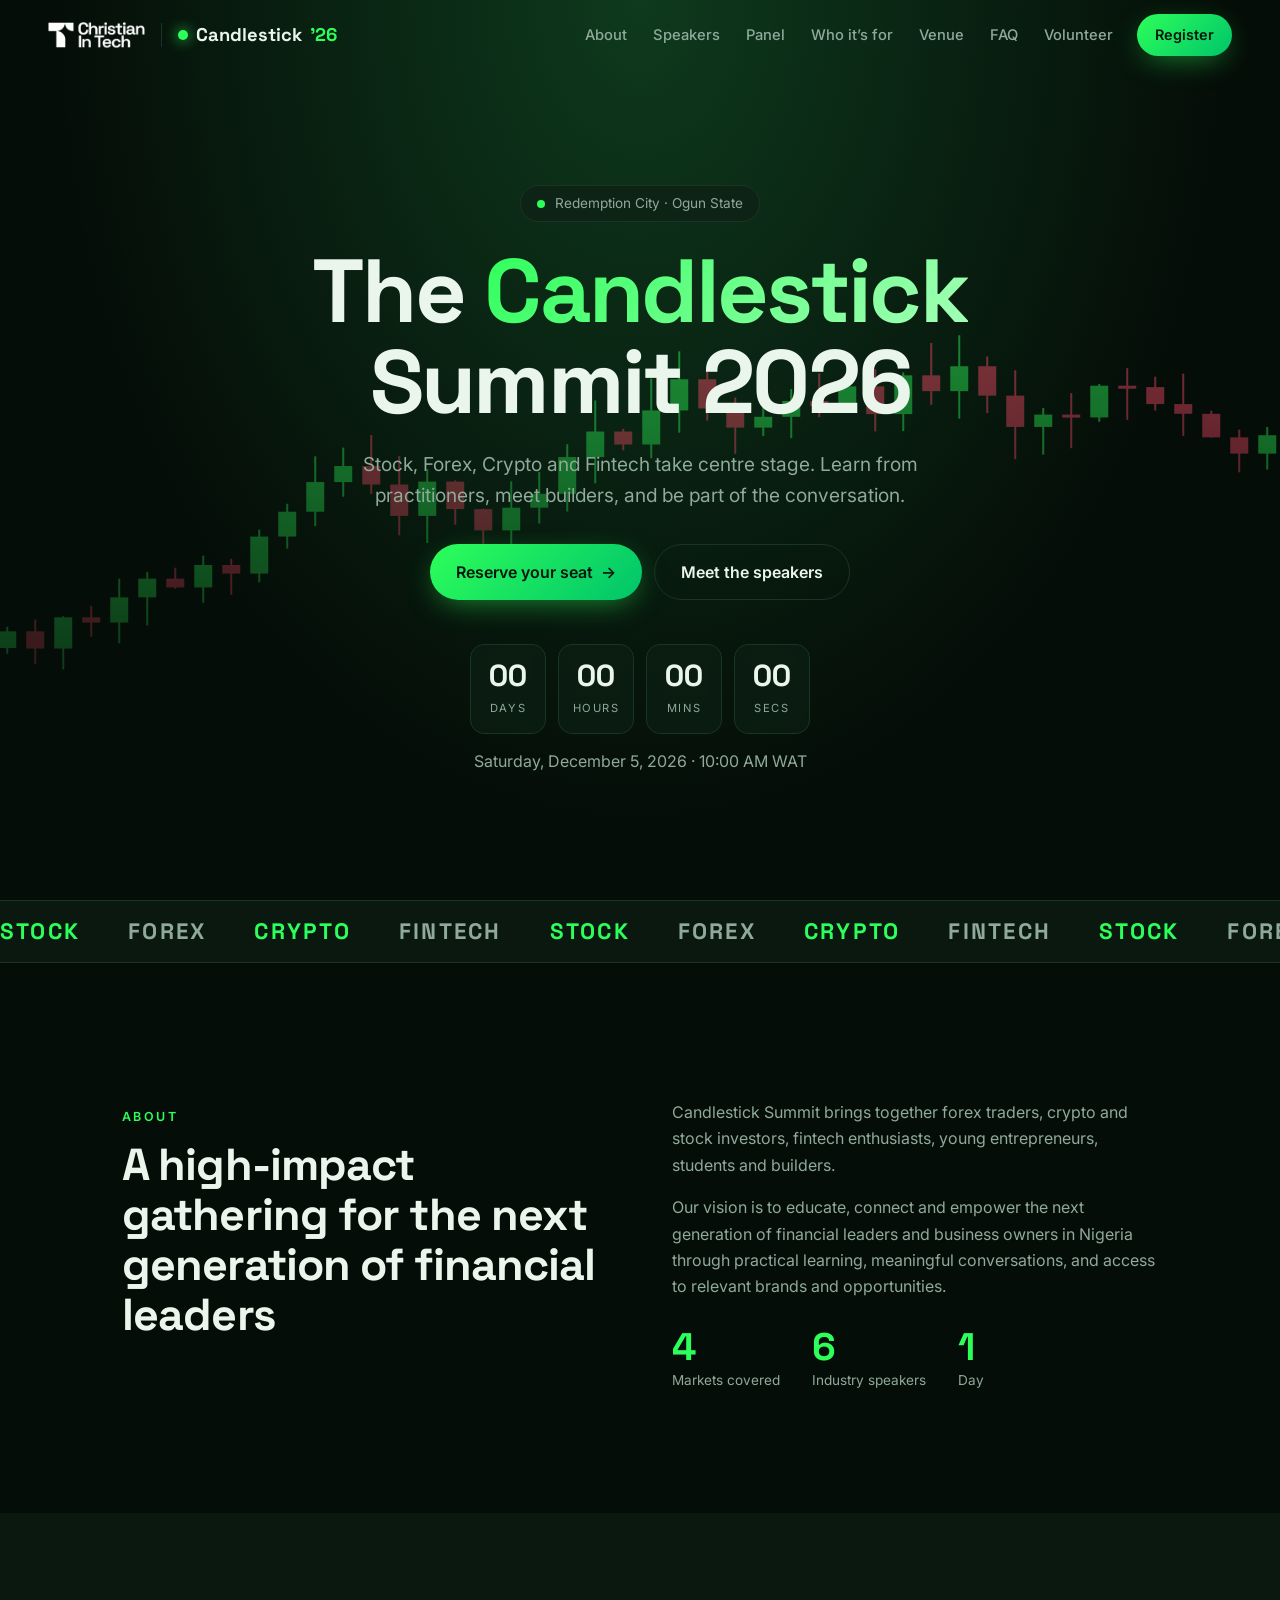
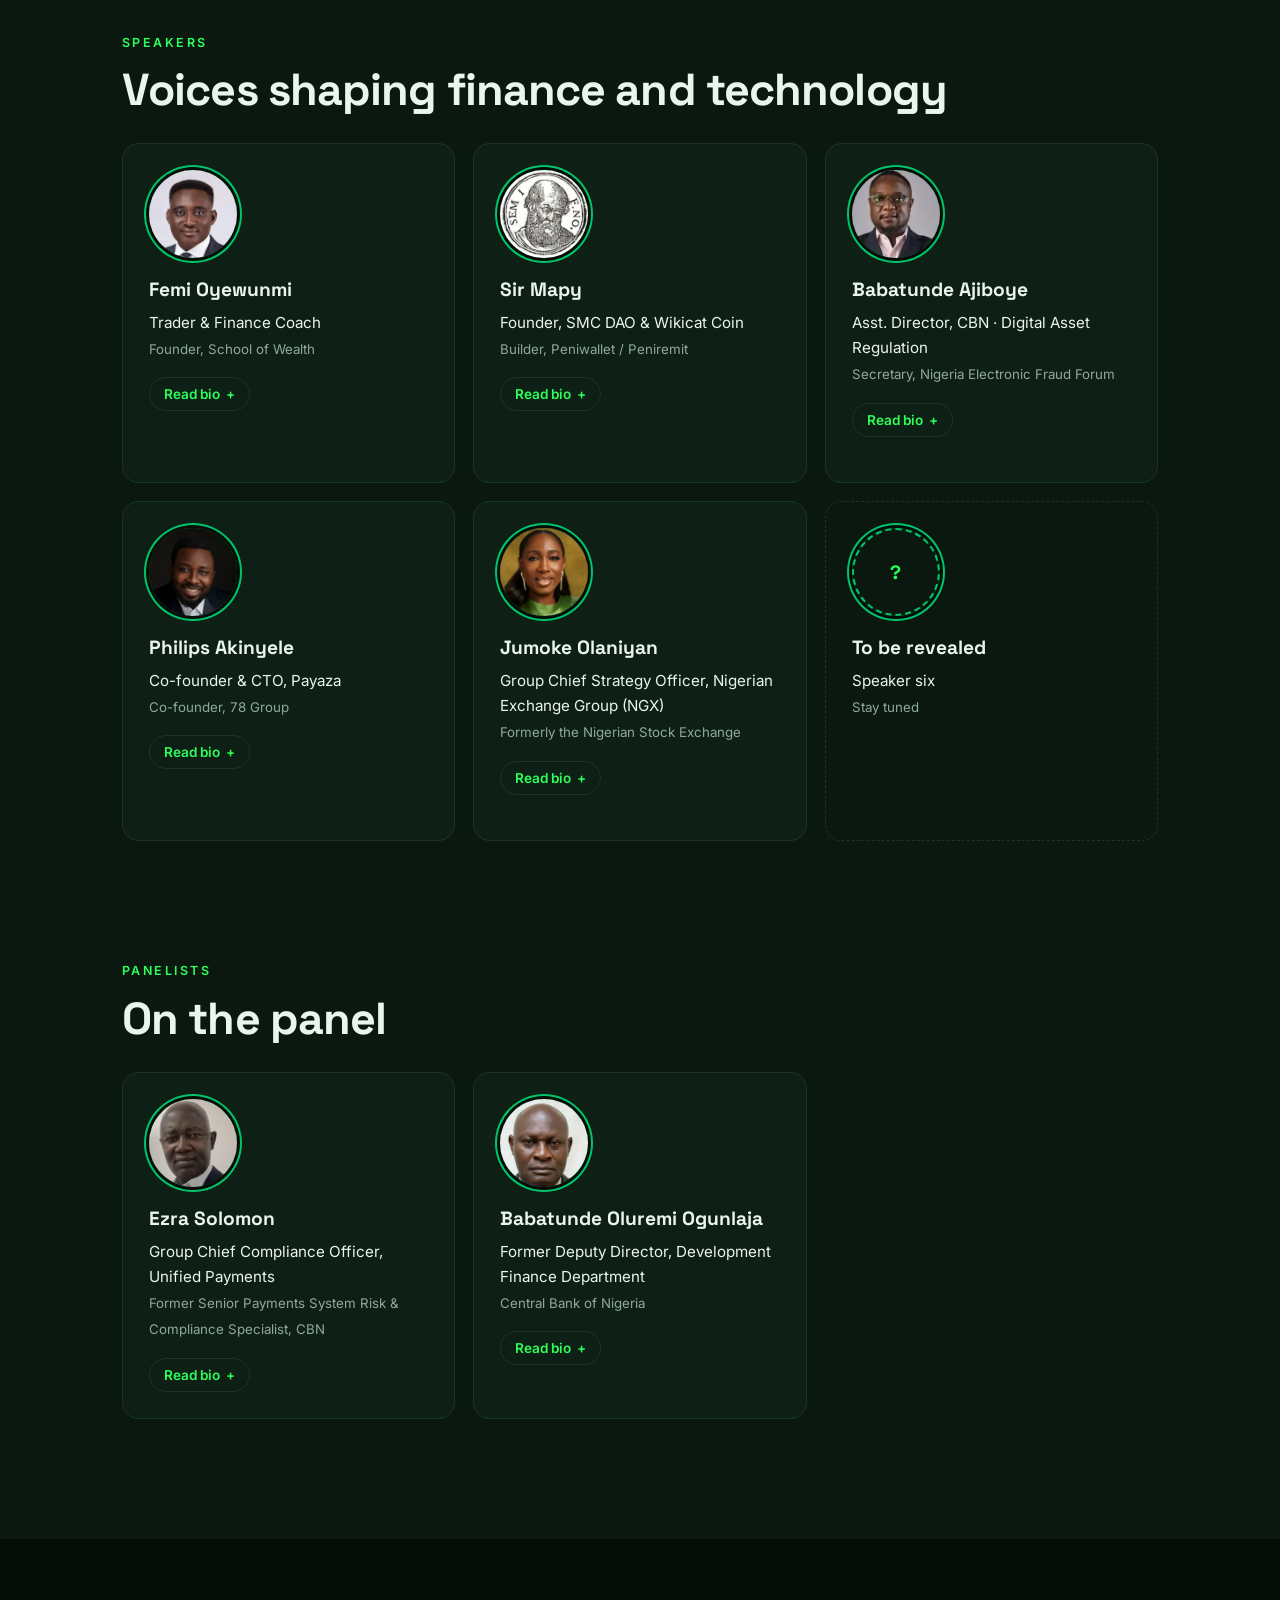
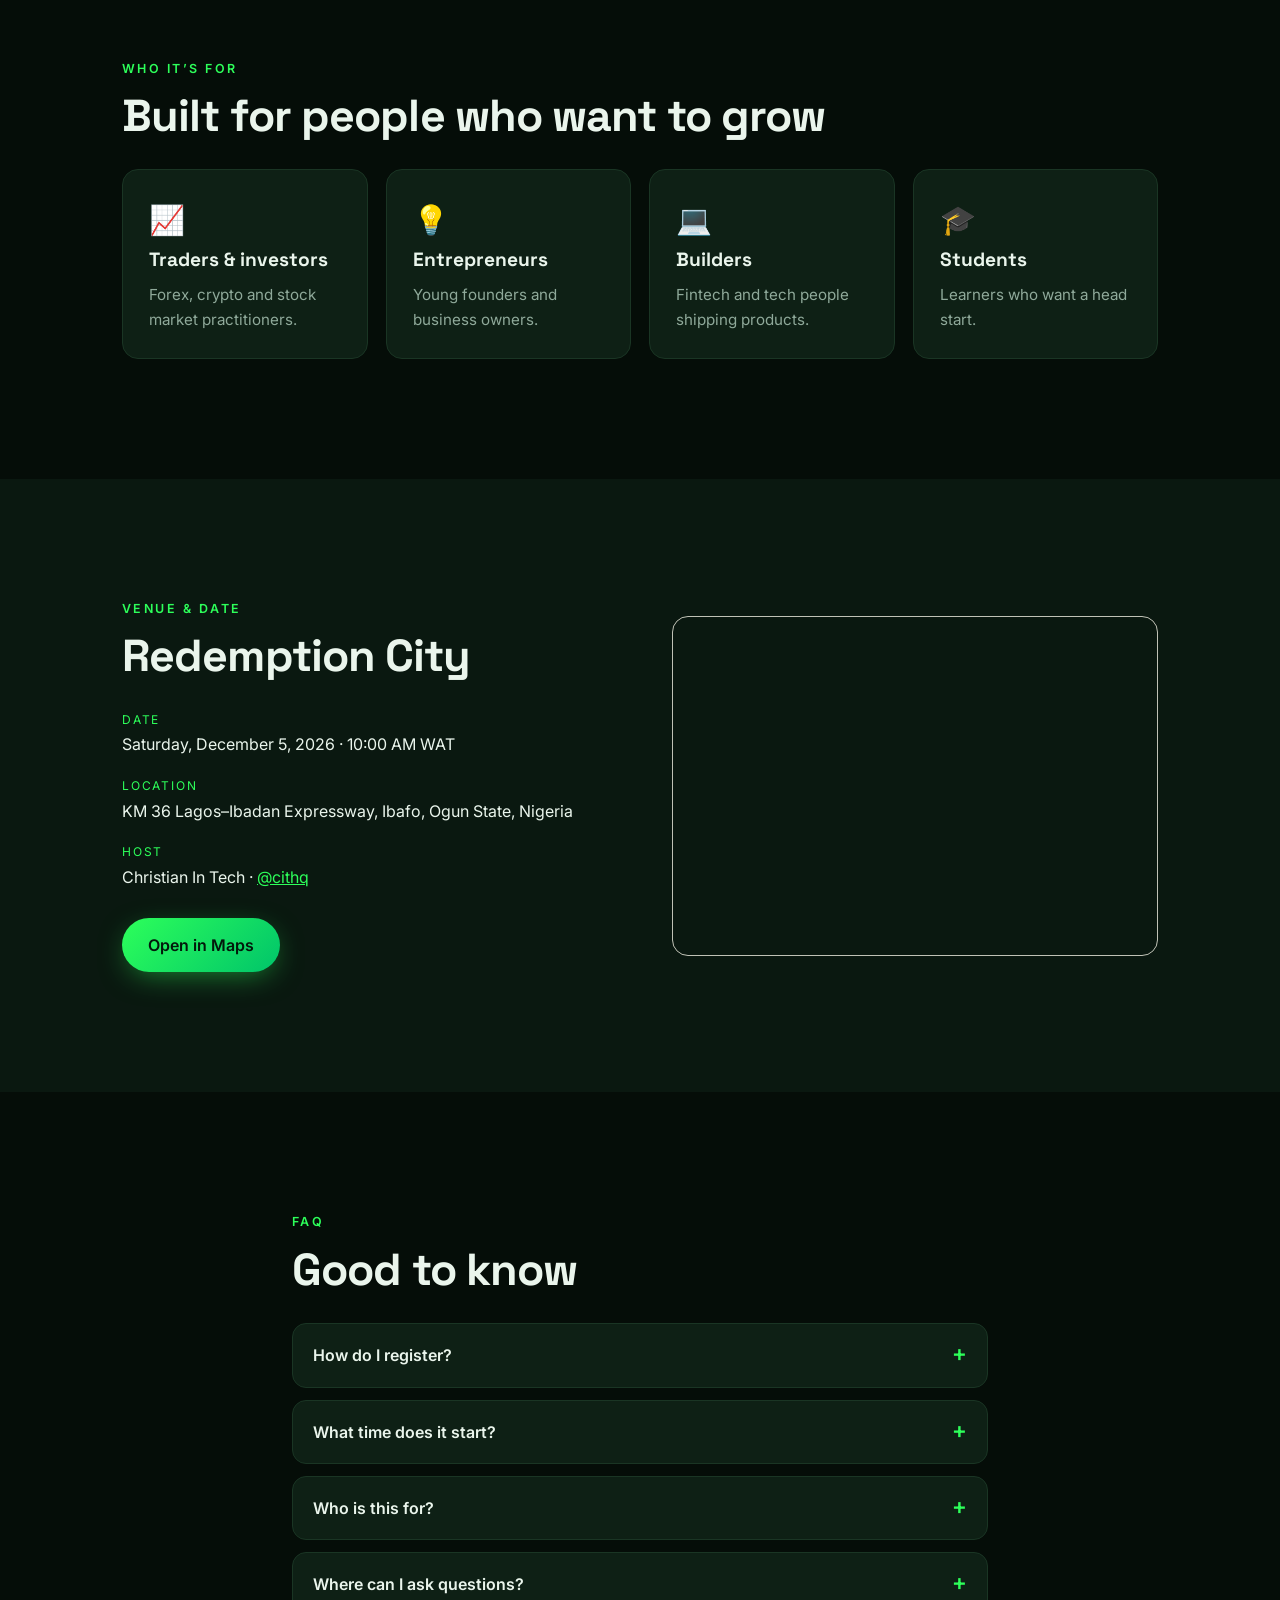
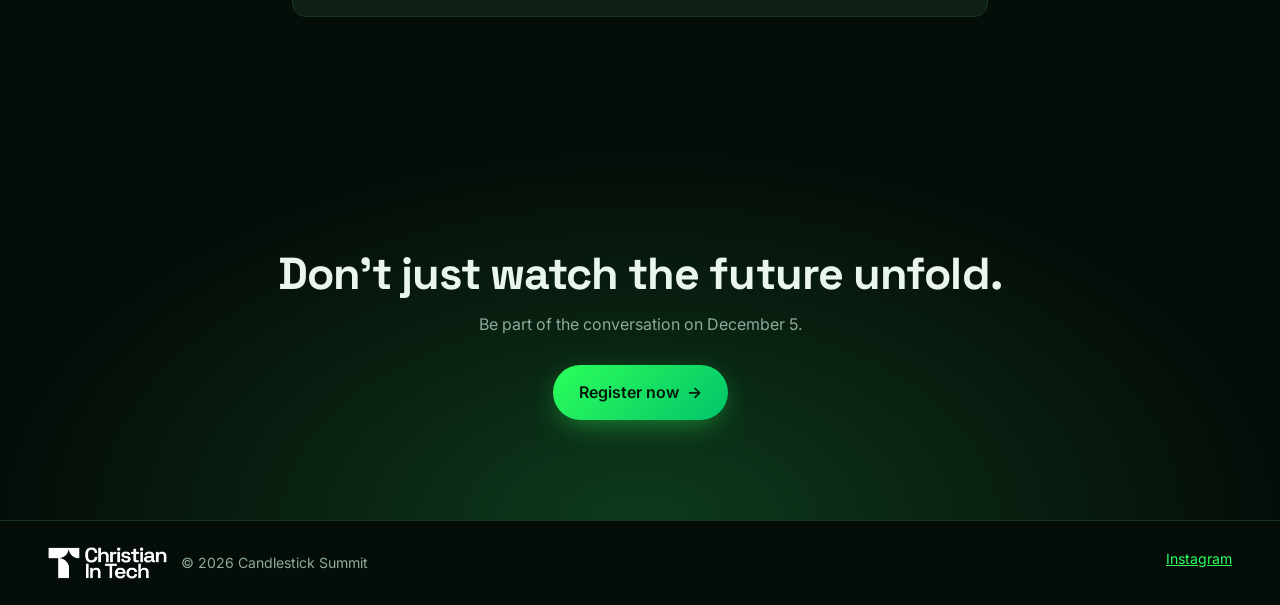
==== commit b6ea1382: "Add speaker Jumoke Olaniyan (NGX Group) with photo and bio Co-Authored-By: Claude Opus 5.5 <noreply@" ====
--- a/index.html
+++ b/index.html
@@ -100,7 +100,12 @@
         <button class="bio-btn" type="button" aria-expanded="false" aria-controls="bio-philips-akinyele">Read bio <span aria-hidden="true">+</span></button>
         <div class="bio" id="bio-philips-akinyele" role="region" aria-label="Philips Akinyele bio"><h3>Philips Akinyele</h3><p>Philips Akinyele is the Co-founder and Chief Technology Officer of Payaza, the Nigerian payments company, where he leads the technology behind its payment infrastructure. He is also a Co-founder of 78 Group, and builds at the intersection of technology and business.</p><button class="bio-close" type="button" aria-label="Close bio">&times;</button></div>
       </article>
-      <article class="card tba reveal"><div class="av">?</div><h3>To be revealed</h3><p>Speaker five</p><small>Stay tuned</small></article>
+      <article class="card speaker reveal" tabindex="-1">
+        <img class="av" src="/images/speakers/jumoke-olaniyan.jpg" alt="Jumoke Olaniyan" width="88" height="88" loading="lazy">
+        <h3>Jumoke Olaniyan</h3><p>Group Chief Strategy Officer, Nigerian Exchange Group (NGX)</p><small>Formerly the Nigerian Stock Exchange</small>
+        <button class="bio-btn" type="button" aria-expanded="false" aria-controls="bio-jumoke-olaniyan">Read bio <span aria-hidden="true">+</span></button>
+        <div class="bio" id="bio-jumoke-olaniyan" role="region" aria-label="Jumoke Olaniyan bio"><h3>Jumoke Olaniyan</h3><p>Jumoke Olaniyan is Group Chief Strategy Officer of Nigerian Exchange Group (NGX Group), formerly the Nigerian Stock Exchange, where she leads strategy formulation and execution across the group. She previously held senior leadership roles at FMDQ Group, including Executive Vice President and Divisional Head, Business Development at FMDQ Securities Exchange. She holds a degree in Accounting and an MBA from INSEAD.</p><button class="bio-close" type="button" aria-label="Close bio">&times;</button></div>
+      </article>
       <article class="card tba reveal"><div class="av">?</div><h3>To be revealed</h3><p>Speaker six</p><small>Stay tuned</small></article>
     </div>
   </div>
